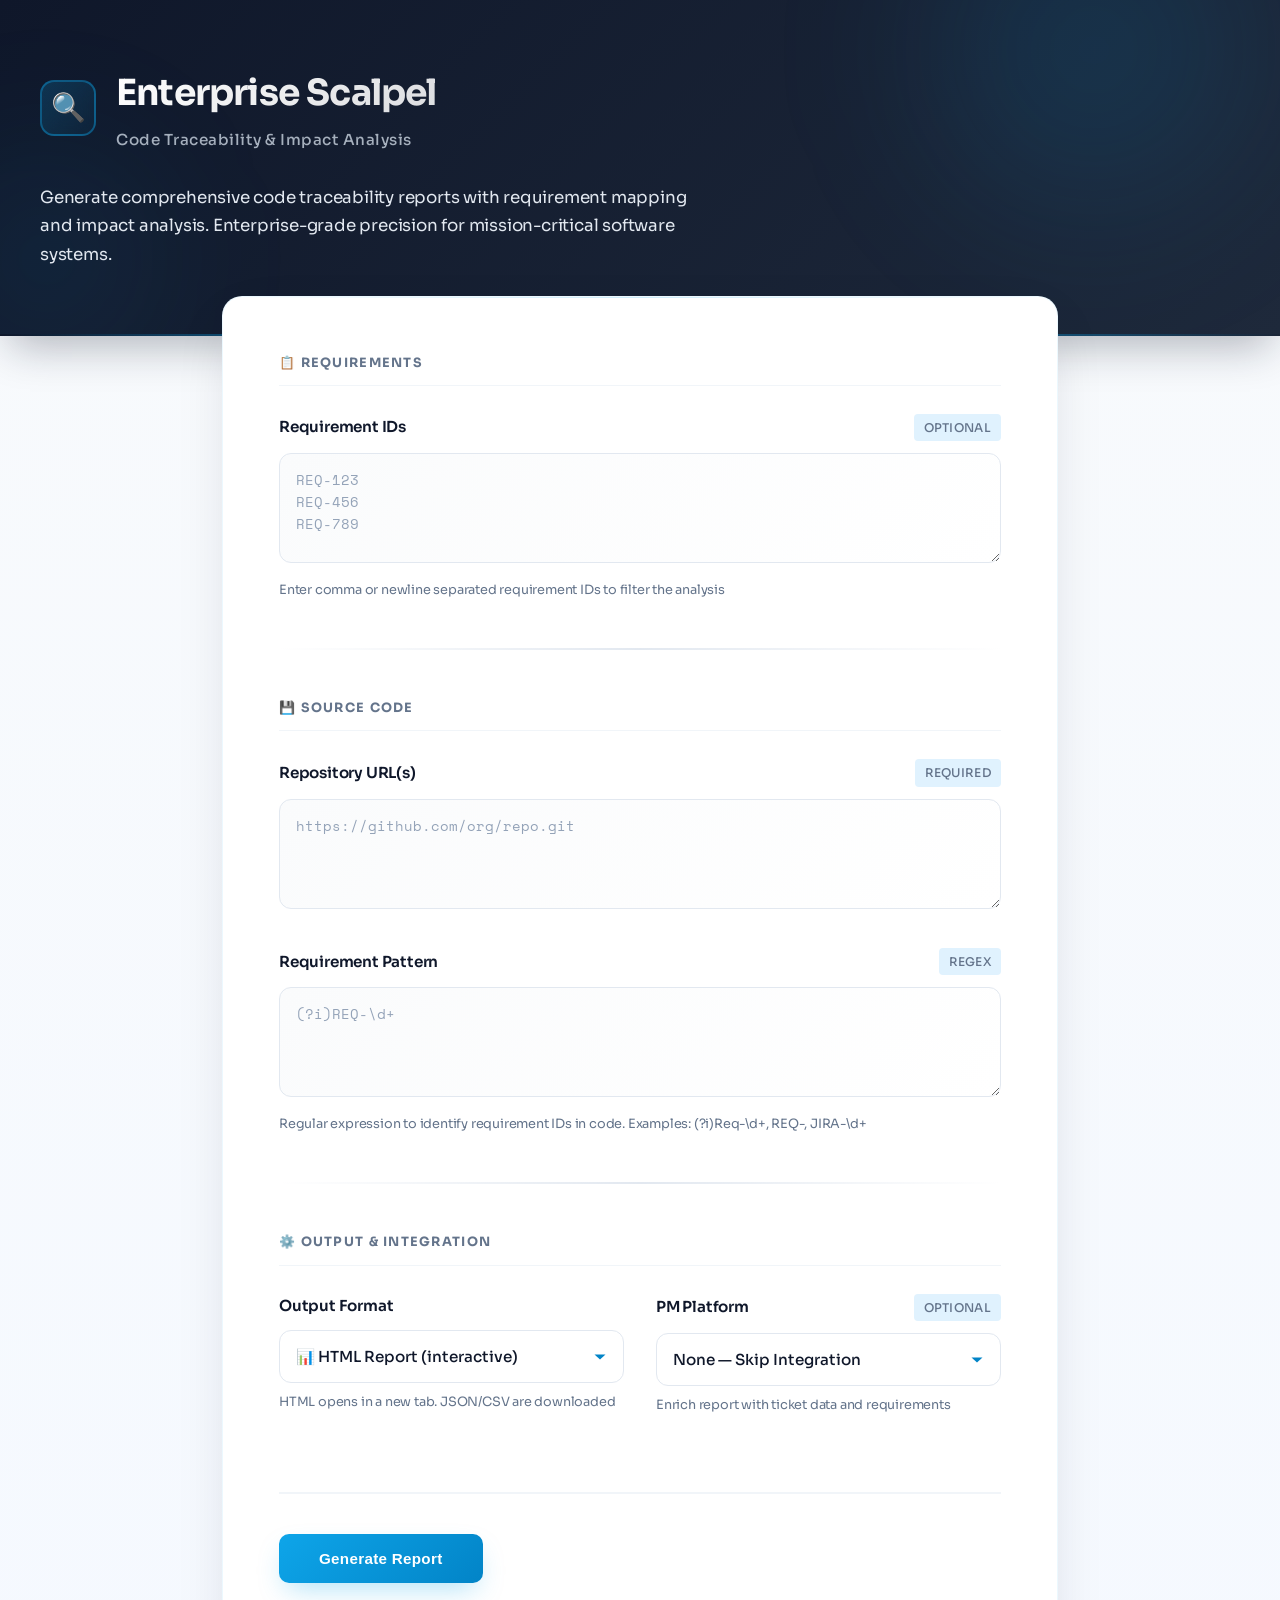
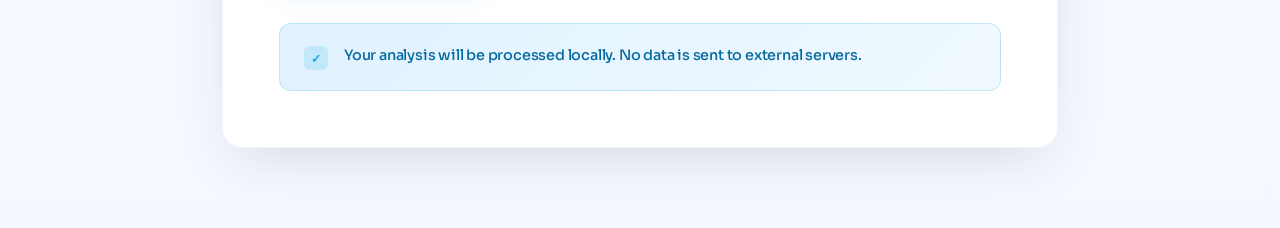
==== wwwroot/index.html @ 7b809607 "REQ-124-fixing webhost start issue" ====
<!doctype html>
<html lang="en">
<head>
  <meta charset="utf-8" />
  <meta name="viewport" content="width=device-width,initial-scale=1" />
  <title>Enterprise Scalpel - Report Generator</title>
  <link href="https://fonts.googleapis.com/css2?family=Space+Mono:wght@400;700&family=Sora:wght@400;500;600;700&display=swap" rel="stylesheet">
  <link rel="stylesheet" href="/styles.css" />
  <style>
    * {
      margin: 0;
      padding: 0;
      box-sizing: border-box;
    }

    :root {
      --primary: #0ea5e9;
      --primary-dark: #0284c7;
      --primary-light: #e0f2fe;
      --success: #10b981;
      --warning: #f59e0b;
      --danger: #ef4444;
      --slate-950: #030712;
      --slate-900: #0f172a;
      --slate-800: #1e293b;
      --slate-700: #334155;
      --slate-600: #475569;
      --slate-500: #64748b;
      --slate-400: #94a3b8;
      --slate-300: #cbd5e1;
      --slate-200: #e2e8f0;
      --slate-100: #f1f5f9;
      --slate-50: #f8fafc;
    }

    body {
      font-family: 'Sora', -apple-system, BlinkMacSystemFont, 'Segoe UI', sans-serif;
      background: linear-gradient(180deg, var(--slate-50) 0%, #f5f9ff 100%);
      color: var(--slate-900);
      line-height: 1.6;
      min-height: 100vh;
      letter-spacing: -0.2px;
    }

    /* ===== HEADER ===== */
    header {
      background: linear-gradient(135deg, var(--slate-900) 0%, var(--slate-800) 100%);
      color: white;
      padding: 4rem 2rem;
      position: relative;
      overflow: hidden;
      border-bottom: 2px solid transparent;
      border-image: linear-gradient(90deg, transparent, var(--primary), transparent) 1;
      box-shadow: 0 20px 40px -10px rgba(15, 23, 42, 0.3);
    }

    header::before {
      content: '';
      position: absolute;
      top: -60%;
      right: -5%;
      width: 500px;
      height: 500px;
      background: radial-gradient(circle, rgba(14, 165, 233, 0.15) 0%, transparent 70%);
      border-radius: 50%;
      filter: blur(60px);
    }

    header::after {
      content: '';
      position: absolute;
      bottom: -30%;
      left: -10%;
      width: 350px;
      height: 350px;
      background: radial-gradient(circle, rgba(14, 165, 233, 0.1) 0%, transparent 70%);
      border-radius: 50%;
      filter: blur(60px);
    }

    .header-content {
      max-width: 1200px;
      margin: 0 auto;
      position: relative;
      z-index: 2;
    }

    .logo {
      display: flex;
      align-items: center;
      gap: 1.25rem;
      margin-bottom: 2rem;
      animation: slideDown 0.8s ease-out;
    }

    .logo-icon {
      width: 56px;
      height: 56px;
      background: linear-gradient(135deg, rgba(14, 165, 233, 0.2) 0%, rgba(14, 165, 233, 0.05) 100%);
      border: 2px solid rgba(14, 165, 233, 0.4);
      border-radius: 14px;
      display: flex;
      align-items: center;
      justify-content: center;
      font-size: 28px;
      font-weight: 700;
      backdrop-filter: blur(10px);
      transition: all 0.3s ease;
    }

    .logo:hover .logo-icon {
      border-color: var(--primary);
      background: linear-gradient(135deg, rgba(14, 165, 233, 0.3) 0%, rgba(14, 165, 233, 0.1) 100%);
      transform: translateY(-2px);
    }

    .logo-text h1 {
      font-size: 2.25rem;
      font-weight: 700;
      margin: 0;
      letter-spacing: -0.8px;
      background: linear-gradient(135deg, white 0%, rgba(255, 255, 255, 0.85) 100%);
      -webkit-background-clip: text;
      -webkit-text-fill-color: transparent;
      background-clip: text;
    }

    .logo-text p {
      font-size: 0.95rem;
      opacity: 0.8;
      margin: 0.375rem 0 0;
      color: var(--slate-300);
      font-weight: 500;
      letter-spacing: 0.5px;
    }

    header > .header-content > p {
      font-size: 1.05rem;
      opacity: 0.85;
      max-width: 650px;
      margin: 0;
      color: var(--slate-200);
      font-weight: 400;
      animation: slideUp 0.8s ease-out 0.1s both;
      line-height: 1.7;
    }

    /* ===== ANIMATIONS ===== */
    @keyframes slideDown {
      from {
        opacity: 0;
        transform: translateY(-20px);
      }
      to {
        opacity: 1;
        transform: translateY(0);
      }
    }

    @keyframes slideUp {
      from {
        opacity: 0;
        transform: translateY(20px);
      }
      to {
        opacity: 1;
        transform: translateY(0);
      }
    }

    @keyframes fadeIn {
      from {
        opacity: 0;
      }
      to {
        opacity: 1;
      }
    }

    /* ===== MAIN CONTAINER ===== */
    .main-container {
      max-width: 900px;
      margin: -2.5rem auto 0;
      padding: 0 2rem 5rem;
      position: relative;
      z-index: 3;
    }

    .card {
      background: white;
      border-radius: 20px;
      padding: 3.5rem;
      box-shadow: 0 20px 60px -15px rgba(15, 23, 42, 0.15);
      border: 1px solid rgba(14, 165, 233, 0.08);
      animation: slideUp 0.8s ease-out 0.2s both;
      position: relative;
      overflow: hidden;
    }

    .card::before {
      content: '';
      position: absolute;
      top: 0;
      left: 0;
      right: 0;
      height: 1px;
      background: linear-gradient(90deg, transparent, rgba(14, 165, 233, 0.2), transparent);
    }

    /* ===== FORM SECTIONS ===== */
    .form-section {
      margin-bottom: 3rem;
    }

    .form-section:last-of-type {
      margin-bottom: 0;
    }

    .section-title {
      font-size: 0.8rem;
      font-weight: 700;
      text-transform: uppercase;
      letter-spacing: 0.1em;
      color: var(--slate-500);
      margin-bottom: 1.75rem;
      display: flex;
      align-items: center;
      gap: 0.625rem;
      padding-bottom: 0.75rem;
      border-bottom: 1px solid var(--slate-100);
    }

    .section-divider {
      height: 2px;
      background: linear-gradient(90deg, transparent, var(--slate-200), transparent);
      margin: 3rem 0;
      border-radius: 1px;
    }

    /* ===== FORM GROUPS ===== */
    .form-group {
      margin-bottom: 2rem;
    }

    .form-group:last-child {
      margin-bottom: 0;
    }

    label {
      display: flex;
      justify-content: space-between;
      align-items: center;
      font-size: 0.95rem;
      font-weight: 600;
      color: var(--slate-900);
      margin-bottom: 0.75rem;
    }

    .label-text {
      flex: 1;
    }

    .label-hint {
      font-size: 0.75rem;
      font-weight: 500;
      color: var(--slate-500);
      margin-left: 0.75rem;
      background: var(--primary-light);
      padding: 0.25rem 0.625rem;
      border-radius: 4px;
      text-transform: uppercase;
      letter-spacing: 0.3px;
    }

    textarea,
    select {
      width: 100%;
      padding: 1rem;
      border: 1.5px solid var(--slate-200);
      border-radius: 12px;
      font-family: inherit;
      font-size: 0.95rem;
      color: var(--slate-900);
      background: linear-gradient(135deg, #fafbfc 0%, white 100%);
      transition: all 0.3s ease;
      font-weight: 500;
    }

    textarea:hover,
    select:hover {
      border-color: var(--slate-300);
      box-shadow: 0 8px 24px rgba(14, 165, 233, 0.06);
      background: linear-gradient(135deg, #f5f9ff 0%, white 100%);
    }

    textarea:focus,
    select:focus {
      outline: none;
      border-color: var(--primary);
      box-shadow: 0 0 0 4px rgba(14, 165, 233, 0.12), 0 8px 24px rgba(14, 165, 233, 0.12);
      background: white;
    }

    textarea {
      resize: vertical;
      min-height: 110px;
      line-height: 1.6;
      font-family: 'Space Mono', monospace;
      font-size: 0.85rem;
    }

    textarea::placeholder {
      color: var(--slate-400);
      font-family: 'Space Mono', monospace;
    }

    select {
      cursor: pointer;
      background-image: url("data:image/svg+xml,%3Csvg xmlns='http://www.w3.org/2000/svg' width='14' height='14' viewBox='0 0 14 14'%3E%3Cpath fill='%230284c7' d='M1.5 5.5l5.5 5 5.5-5'/%3E%3C/svg%3E");
      background-repeat: no-repeat;
      background-position: right 1rem center;
      padding-right: 2.75rem;
      appearance: none;
    }

    select:hover {
      background-color: #f5f9ff;
    }

    /* ===== CONFIG GROUP ===== */
    .config-group {
      display: grid;
      grid-template-columns: 1fr 1fr;
      gap: 2rem;
    }

    @media (max-width: 640px) {
      .config-group {
        grid-template-columns: 1fr;
      }
    }

    /* ===== HELPER TEXT ===== */
    .helper-text {
      font-size: 0.8rem;
      color: var(--slate-500);
      margin-top: 0.625rem;
      display: flex;
      align-items: flex-start;
      gap: 0.5rem;
      line-height: 1.5;
      font-weight: 400;
    }

    /* ===== ACTIONS ===== */
    .actions {
      display: flex;
      gap: 1.25rem;
      align-items: center;
      flex-wrap: wrap;
      margin-top: 3rem;
      padding-top: 2.5rem;
      border-top: 2px solid var(--slate-100);
    }

    button {
      padding: 1rem 2.5rem;
      background: linear-gradient(135deg, var(--primary) 0%, var(--primary-dark) 100%);
      color: white;
      border: none;
      border-radius: 10px;
      font-size: 0.95rem;
      font-weight: 700;
      cursor: pointer;
      transition: all 0.3s cubic-bezier(0.34, 1.56, 0.64, 1);
      display: flex;
      align-items: center;
      gap: 0.625rem;
      box-shadow: 0 12px 28px -8px rgba(14, 165, 233, 0.35);
      position: relative;
      overflow: hidden;
      letter-spacing: 0.3px;
    }

    button::before {
      content: '';
      position: absolute;
      top: 0;
      left: -100%;
      width: 100%;
      height: 100%;
      background: linear-gradient(90deg, transparent, rgba(255, 255, 255, 0.2), transparent);
      transition: left 0.5s ease;
    }

    button:hover::before {
      left: 100%;
    }

    button:hover {
      background: linear-gradient(135deg, var(--primary-dark) 0%, #0369a1 100%);
      box-shadow: 0 18px 40px -10px rgba(14, 165, 233, 0.45);
      transform: translateY(-3px);
    }

    button:active {
      transform: translateY(-1px);
      box-shadow: 0 8px 16px -4px rgba(14, 165, 233, 0.3);
    }

    button:disabled {
      background: linear-gradient(135deg, var(--slate-400) 0%, var(--slate-500) 100%);
      cursor: not-allowed;
      opacity: 0.6;
      transform: none;
      box-shadow: none;
    }

    /* ===== STATUS ===== */
    #status {
      font-size: 0.85rem;
      font-weight: 600;
      padding: 0.75rem 1.25rem;
      border-radius: 8px;
      display: none;
      align-items: center;
      gap: 0.625rem;
      letter-spacing: 0.2px;
      animation: slideUp 0.3s ease-out;
    }

    #status.success {
      background: linear-gradient(135deg, rgba(16, 185, 129, 0.08) 0%, rgba(16, 185, 129, 0.03) 100%);
      color: #059669;
      display: inline-flex;
      border: 1.5px solid rgba(16, 185, 129, 0.2);
    }

    #status.error {
      background: linear-gradient(135deg, rgba(239, 68, 68, 0.08) 0%, rgba(239, 68, 68, 0.03) 100%);
      color: #dc2626;
      display: inline-flex;
      border: 1.5px solid rgba(239, 68, 68, 0.2);
    }

    #status.loading {
      background: linear-gradient(135deg, rgba(14, 165, 233, 0.08) 0%, rgba(14, 165, 233, 0.03) 100%);
      color: var(--primary-dark);
      display: inline-flex;
      border: 1.5px solid rgba(14, 165, 233, 0.2);
    }

    /* ===== NOTE ===== */
    .note {
      background: linear-gradient(135deg, var(--primary-light) 0%, #f0f9ff 100%);
      border: 1.5px solid rgba(14, 165, 233, 0.2);
      padding: 1.25rem 1.5rem;
      border-radius: 12px;
      font-size: 0.9rem;
      color: #0369a1;
      margin-top: 2.5rem;
      display: flex;
      align-items: flex-start;
      gap: 1rem;
      font-weight: 500;
      line-height: 1.6;
    }

    .note::before {
      content: '✓';
      flex-shrink: 0;
      width: 24px;
      height: 24px;
      display: flex;
      align-items: center;
      justify-content: center;
      background: rgba(14, 165, 233, 0.15);
      border-radius: 6px;
      font-weight: 700;
      font-size: 0.75rem;
      color: var(--primary);
      margin-top: 2px;
    }

    /* ===== RESPONSIVE ===== */
    @media (max-width: 768px) {
      header {
        padding: 2.5rem 1.5rem;
      }

      .logo-text h1 {
        font-size: 1.75rem;
      }

      header > .header-content > p {
        font-size: 0.95rem;
      }

      .main-container {
        margin: -1.75rem auto 0;
        padding: 0 1.5rem 3rem;
      }

      .card {
        padding: 2.25rem;
        border-radius: 16px;
      }

      .config-group {
        gap: 1.5rem;
      }

      .actions {
        flex-direction: column;
        align-items: stretch;
        gap: 1rem;
      }

      button {
        width: 100%;
        justify-content: center;
        padding: 0.95rem 2rem;
      }

      #status {
        width: 100%;
        justify-content: center;
      }
    }

    /* ===== DARK MODE SUPPORT ===== */
    @media (prefers-color-scheme: dark) {
      body {
        background: linear-gradient(180deg, var(--slate-900) 0%, #1a1f35 100%);
        color: var(--slate-100);
      }

      .card {
        background: var(--slate-800);
        border-color: rgba(14, 165, 233, 0.12);
        box-shadow: 0 20px 60px -15px rgba(0, 0, 0, 0.4);
      }

      label {
        color: var(--slate-100);
      }

      textarea,
      select {
        background: linear-gradient(135deg, var(--slate-700) 0%, var(--slate-800) 100%);
        color: var(--slate-100);
        border-color: rgba(14, 165, 233, 0.15);
      }

      textarea::placeholder {
        color: var(--slate-500);
      }

      textarea:hover,
      select:hover {
        border-color: rgba(14, 165, 233, 0.3);
        box-shadow: 0 8px 24px rgba(14, 165, 233, 0.12);
      }

      .section-title {
        color: var(--slate-400);
        border-bottom-color: rgba(14, 165, 233, 0.1);
      }

      .section-divider {
        background: linear-gradient(90deg, transparent, rgba(14, 165, 233, 0.15), transparent);
      }

      .actions {
        border-top-color: rgba(14, 165, 233, 0.1);
      }

      .helper-text {
        color: var(--slate-400);
      }

      .note {
        background: linear-gradient(135deg, rgba(14, 165, 233, 0.1) 0%, rgba(14, 165, 233, 0.05) 100%);
        border-color: rgba(14, 165, 233, 0.2);
        color: var(--slate-200);
      }
    }
  </style>
</head>
<body>
  <header>
    <div class="header-content">
      <div class="logo">
        <div class="logo-icon">🔍</div>
        <div class="logo-text">
          <h1>Enterprise Scalpel</h1>
          <p>Code Traceability &amp; Impact Analysis</p>
        </div>
      </div>
      <p>Generate comprehensive code traceability reports with requirement mapping and impact analysis. Enterprise-grade precision for mission-critical software systems.</p>
    </div>
  </header>

  <main class="main-container">
    <div class="card">
      <form id="reportForm">
        <!-- Requirements Section -->
        <div class="form-section">
          <h2 class="section-title">📋 Requirements</h2>
          <div class="form-group">
            <label for="reqs">
              <span class="label-text">Requirement IDs</span>
              <span class="label-hint">Optional</span>
            </label>
            <textarea id="reqs" placeholder="REQ-123&#10;REQ-456&#10;REQ-789"></textarea>
            <div class="helper-text">Enter comma or newline separated requirement IDs to filter the analysis</div>
          </div>
        </div>

        <div class="section-divider"></div>

        <!-- Repository Section -->
        <div class="form-section">
          <h2 class="section-title">💾 Source Code</h2>
          <div class="form-group">
            <label for="repos">
              <span class="label-text">Repository URL(s)</span>
              <span class="label-hint">Required</span>
            </label>
            <textarea id="repos" required placeholder="https://github.com/org/repo.git&#10;"></textarea>
          </div>

          <div class="form-group">
            <label for="pattern">
              <span class="label-text">Requirement Pattern</span>
              <span class="label-hint">Regex</span>
            </label>
            <textarea id="pattern" required placeholder="(?i)REQ-\d+"></textarea>
            <div class="helper-text">Regular expression to identify requirement IDs in code. Examples: (?i)Req-\d+, REQ-, JIRA-\d+</div>
          </div>
        </div>

        <div class="section-divider"></div>

        <!-- Output Section -->
        <div class="form-section">
          <h2 class="section-title">⚙️ Output &amp; Integration</h2>
          <div class="config-group">
            <div class="form-group">
              <label for="format">
                <span class="label-text">Output Format</span>
              </label>
              <select id="format" required>
                <option value="html">📊 HTML Report (interactive)</option>
                <option value="json">{ } JSON (data export)</option>
                <option value="csv">📈 CSV (spreadsheet)</option>
              </select>
              <div class="helper-text">HTML opens in a new tab. JSON/CSV are downloaded</div>
            </div>

            <div class="form-group">
              <label for="pmPlatform">
                <span class="label-text">PM Platform</span>
                <span class="label-hint">Optional</span>
              </label>
              <select id="pmPlatform">
                <option value="">None — Skip Integration</option>
                <option value="jira">🔵 JIRA</option>
                <option value="clickup">✓ ClickUp</option>
                <option value="azuredevops">⬛ Azure DevOps</option>
              </select>
              <div class="helper-text">Enrich report with ticket data and requirements</div>
            </div>
          </div>
        </div>

        <!-- Actions -->
        <div class="actions">
          <button id="generate" type="submit">
            <span>Generate Report</span>
          </button>
          <span id="status" class="status"></span>
        </div>

        <p class="note">Your analysis will be processed locally. No data is sent to external servers.</p>
      </form>
    </div>
  </main>

  <script src="/app.js"></script>
</body>
</html>
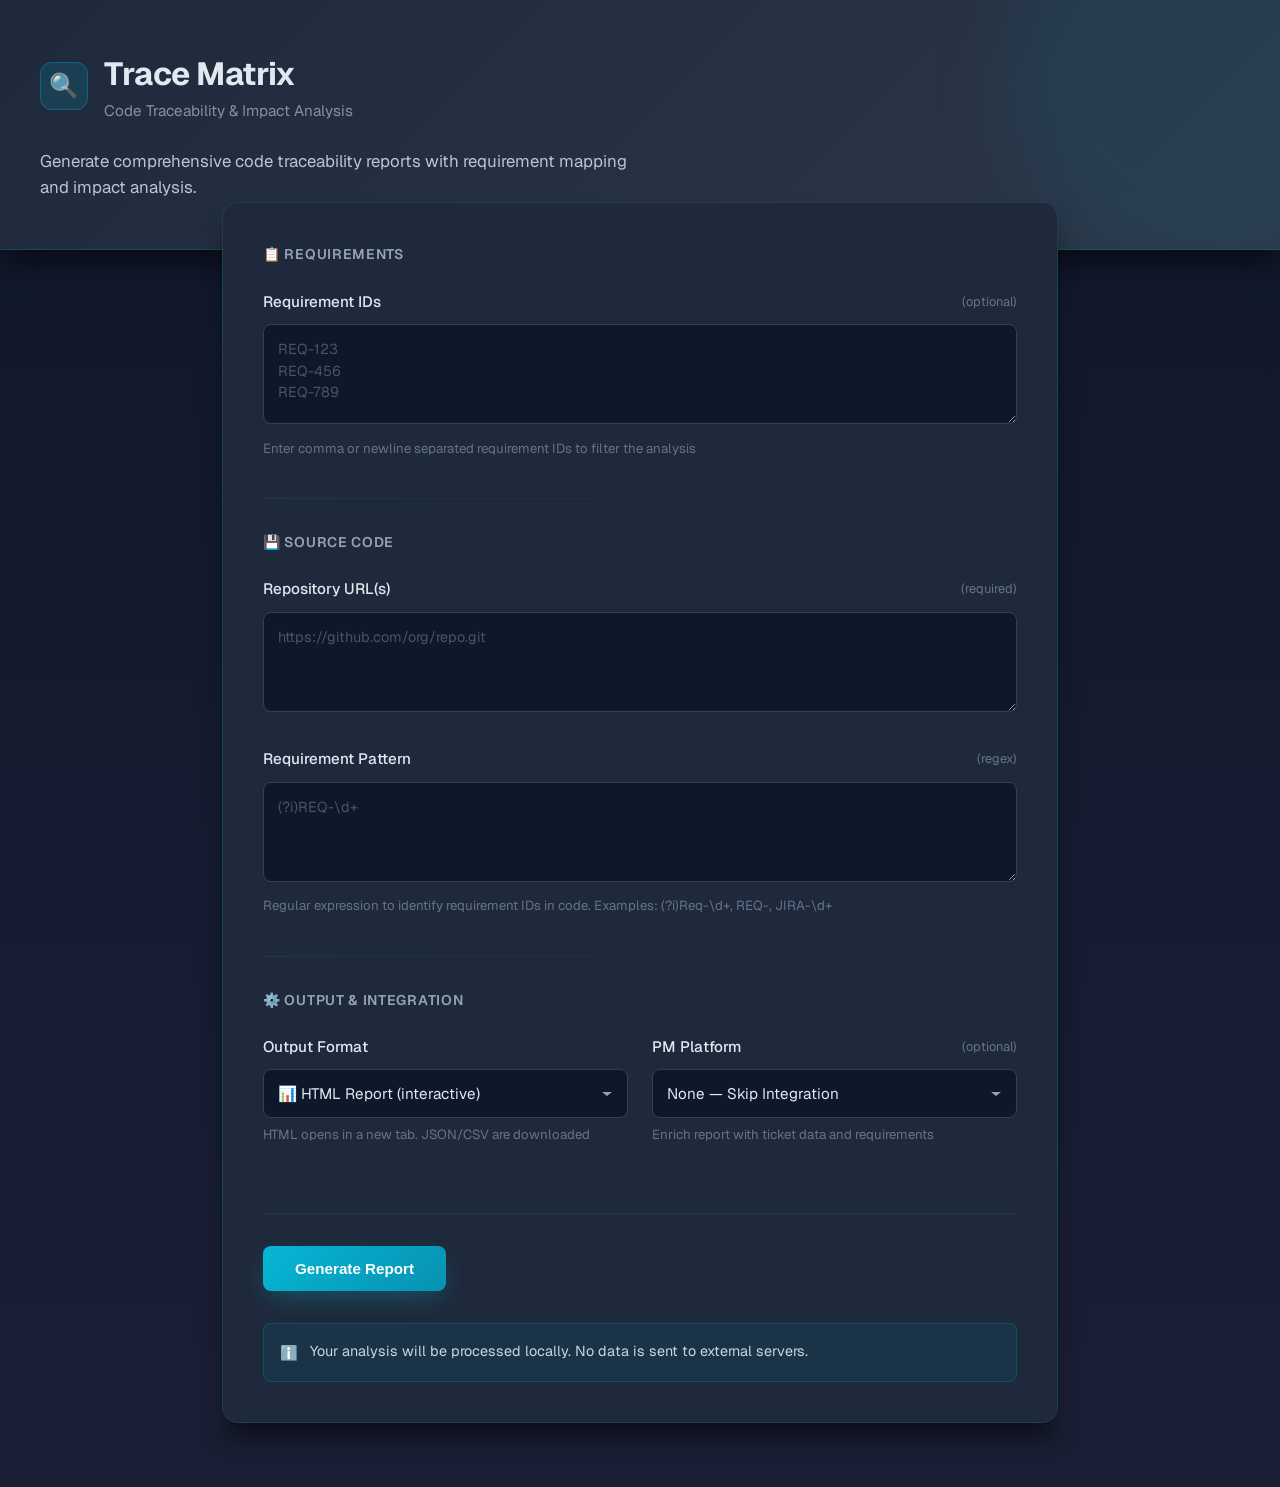
==== commit 8b123c35: "REQ-126-Refactor Dockerfile and update environment configurations; enhance health check and logging " ====
--- a/wwwroot/index.html
+++ b/wwwroot/index.html
@@ -3,8 +3,8 @@
 <head>
   <meta charset="utf-8" />
   <meta name="viewport" content="width=device-width,initial-scale=1" />
-  <title>Enterprise Scalpel - Report Generator</title>
-  <link href="https://fonts.googleapis.com/css2?family=Space+Mono:wght@400;700&family=Sora:wght@400;500;600;700&display=swap" rel="stylesheet">
+  <title>Trace Matrix - Report Generator</title>
+  <link href="https://fonts.googleapis.com/css2?family=Geist:wght@300;400;500;600;700&display=swap" rel="stylesheet">
   <link rel="stylesheet" href="/styles.css" />
   <style>
     * {
@@ -14,202 +14,127 @@
     }
 
     :root {
-      --primary: #0ea5e9;
-      --primary-dark: #0284c7;
-      --primary-light: #e0f2fe;
+      --primary: #06b6d4;
+      --primary-dark: #0891b2;
+      --primary-light: rgba(6, 182, 212, 0.1);
       --success: #10b981;
       --warning: #f59e0b;
       --danger: #ef4444;
-      --slate-950: #030712;
-      --slate-900: #0f172a;
-      --slate-800: #1e293b;
-      --slate-700: #334155;
-      --slate-600: #475569;
-      --slate-500: #64748b;
-      --slate-400: #94a3b8;
-      --slate-300: #cbd5e1;
-      --slate-200: #e2e8f0;
-      --slate-100: #f1f5f9;
-      --slate-50: #f8fafc;
+      --neutral-900: #0f172a;
+      --neutral-800: #1e293b;
+      --neutral-700: #334155;
+      --neutral-600: #475569;
+      --neutral-400: #94a3b8;
+      --neutral-300: #cbd5e1;
+      --neutral-200: #e2e8f0;
+      --neutral-100: #f1f5f9;
+      --neutral-50: #f8fafc;
+      --bg-gradient: linear-gradient(135deg, #0f172a 0%, #1e293b 100%);
+      --surface-shadow: 0 4px 6px -1px rgba(0, 0, 0, 0.3);
+      --surface-shadow-lg: 0 20px 25px -5px rgba(0, 0, 0, 0.5);
     }
 
     body {
-      font-family: 'Sora', -apple-system, BlinkMacSystemFont, 'Segoe UI', sans-serif;
-      background: linear-gradient(180deg, var(--slate-50) 0%, #f5f9ff 100%);
-      color: var(--slate-900);
+      font-family: 'Geist', -apple-system, BlinkMacSystemFont, 'Segoe UI', sans-serif;
+      background: linear-gradient(180deg, #0f172a 0%, #1a1f35 100%);
+      color: #e2e8f0;
       line-height: 1.6;
       min-height: 100vh;
-      letter-spacing: -0.2px;
-    }
-
-    /* ===== HEADER ===== */
+    }
+
+    /* Header */
     header {
-      background: linear-gradient(135deg, var(--slate-900) 0%, var(--slate-800) 100%);
+      background: linear-gradient(135deg, #1e293b 0%, #2d3748 100%);
       color: white;
-      padding: 4rem 2rem;
+      padding: 3rem 2rem;
+      box-shadow: var(--surface-shadow-lg);
       position: relative;
       overflow: hidden;
-      border-bottom: 2px solid transparent;
-      border-image: linear-gradient(90deg, transparent, var(--primary), transparent) 1;
-      box-shadow: 0 20px 40px -10px rgba(15, 23, 42, 0.3);
+      border-bottom: 1px solid rgba(6, 182, 212, 0.2);
     }
 
     header::before {
       content: '';
       position: absolute;
-      top: -60%;
-      right: -5%;
-      width: 500px;
-      height: 500px;
-      background: radial-gradient(circle, rgba(14, 165, 233, 0.15) 0%, transparent 70%);
+      top: -50%;
+      right: -10%;
+      width: 400px;
+      height: 400px;
+      background: rgba(6, 182, 212, 0.08);
       border-radius: 50%;
-      filter: blur(60px);
-    }
-
-    header::after {
-      content: '';
-      position: absolute;
-      bottom: -30%;
-      left: -10%;
-      width: 350px;
-      height: 350px;
-      background: radial-gradient(circle, rgba(14, 165, 233, 0.1) 0%, transparent 70%);
-      border-radius: 50%;
-      filter: blur(60px);
+      filter: blur(40px);
     }
 
     .header-content {
       max-width: 1200px;
       margin: 0 auto;
       position: relative;
-      z-index: 2;
+      z-index: 1;
     }
 
     .logo {
       display: flex;
       align-items: center;
-      gap: 1.25rem;
-      margin-bottom: 2rem;
-      animation: slideDown 0.8s ease-out;
+      gap: 1rem;
+      margin-bottom: 1.5rem;
     }
 
     .logo-icon {
-      width: 56px;
-      height: 56px;
-      background: linear-gradient(135deg, rgba(14, 165, 233, 0.2) 0%, rgba(14, 165, 233, 0.05) 100%);
-      border: 2px solid rgba(14, 165, 233, 0.4);
-      border-radius: 14px;
+      width: 48px;
+      height: 48px;
+      background: rgba(6, 182, 212, 0.15);
+      border-radius: 12px;
       display: flex;
       align-items: center;
       justify-content: center;
-      font-size: 28px;
+      font-size: 24px;
       font-weight: 700;
-      backdrop-filter: blur(10px);
-      transition: all 0.3s ease;
-    }
-
-    .logo:hover .logo-icon {
-      border-color: var(--primary);
-      background: linear-gradient(135deg, rgba(14, 165, 233, 0.3) 0%, rgba(14, 165, 233, 0.1) 100%);
-      transform: translateY(-2px);
+      border: 1px solid rgba(6, 182, 212, 0.3);
     }
 
     .logo-text h1 {
-      font-size: 2.25rem;
+      font-size: 2rem;
       font-weight: 700;
       margin: 0;
-      letter-spacing: -0.8px;
-      background: linear-gradient(135deg, white 0%, rgba(255, 255, 255, 0.85) 100%);
-      -webkit-background-clip: text;
-      -webkit-text-fill-color: transparent;
-      background-clip: text;
+      letter-spacing: -0.5px;
+      color: #e2e8f0;
     }
 
     .logo-text p {
       font-size: 0.95rem;
-      opacity: 0.8;
-      margin: 0.375rem 0 0;
-      color: var(--slate-300);
-      font-weight: 500;
-      letter-spacing: 0.5px;
-    }
-
-    header > .header-content > p {
+      opacity: 0.85;
+      margin: 0;
+      color: #94a3b8;
+    }
+
+    header p {
       font-size: 1.05rem;
-      opacity: 0.85;
-      max-width: 650px;
+      opacity: 0.90;
+      max-width: 600px;
       margin: 0;
-      color: var(--slate-200);
-      font-weight: 400;
-      animation: slideUp 0.8s ease-out 0.1s both;
-      line-height: 1.7;
-    }
-
-    /* ===== ANIMATIONS ===== */
-    @keyframes slideDown {
-      from {
-        opacity: 0;
-        transform: translateY(-20px);
-      }
-      to {
-        opacity: 1;
-        transform: translateY(0);
-      }
-    }
-
-    @keyframes slideUp {
-      from {
-        opacity: 0;
-        transform: translateY(20px);
-      }
-      to {
-        opacity: 1;
-        transform: translateY(0);
-      }
-    }
-
-    @keyframes fadeIn {
-      from {
-        opacity: 0;
-      }
-      to {
-        opacity: 1;
-      }
-    }
-
-    /* ===== MAIN CONTAINER ===== */
+      color: #cbd5e1;
+    }
+
+    /* Main Container */
     .main-container {
       max-width: 900px;
-      margin: -2.5rem auto 0;
-      padding: 0 2rem 5rem;
+      margin: -3rem auto 0;
+      padding: 0 2rem 4rem;
       position: relative;
-      z-index: 3;
+      z-index: 2;
     }
 
     .card {
-      background: white;
-      border-radius: 20px;
-      padding: 3.5rem;
-      box-shadow: 0 20px 60px -15px rgba(15, 23, 42, 0.15);
-      border: 1px solid rgba(14, 165, 233, 0.08);
-      animation: slideUp 0.8s ease-out 0.2s both;
-      position: relative;
-      overflow: hidden;
-    }
-
-    .card::before {
-      content: '';
-      position: absolute;
-      top: 0;
-      left: 0;
-      right: 0;
-      height: 1px;
-      background: linear-gradient(90deg, transparent, rgba(14, 165, 233, 0.2), transparent);
-    }
-
-    /* ===== FORM SECTIONS ===== */
+      background: #1e293b;
+      border-radius: 16px;
+      padding: 2.5rem;
+      box-shadow: var(--surface-shadow-lg);
+      border: 1px solid rgba(6, 182, 212, 0.15);
+    }
+
+    /* Form Sections */
     .form-section {
-      margin-bottom: 3rem;
+      margin-bottom: 2.5rem;
     }
 
     .form-section:last-of-type {
@@ -217,29 +142,26 @@
     }
 
     .section-title {
-      font-size: 0.8rem;
-      font-weight: 700;
+      font-size: 0.875rem;
+      font-weight: 600;
       text-transform: uppercase;
-      letter-spacing: 0.1em;
-      color: var(--slate-500);
+      letter-spacing: 0.05em;
+      color: #94a3b8;
+      margin-bottom: 1.5rem;
+      display: flex;
+      align-items: center;
+      gap: 0.5rem;
+    }
+
+    .section-divider {
+      height: 1px;
+      background: linear-gradient(90deg, rgba(6, 182, 212, 0.1) 0%, transparent 100%);
+      margin: 2rem 0;
+    }
+
+    /* Form Group */
+    .form-group {
       margin-bottom: 1.75rem;
-      display: flex;
-      align-items: center;
-      gap: 0.625rem;
-      padding-bottom: 0.75rem;
-      border-bottom: 1px solid var(--slate-100);
-    }
-
-    .section-divider {
-      height: 2px;
-      background: linear-gradient(90deg, transparent, var(--slate-200), transparent);
-      margin: 3rem 0;
-      border-radius: 1px;
-    }
-
-    /* ===== FORM GROUPS ===== */
-    .form-group {
-      margin-bottom: 2rem;
     }
 
     .form-group:last-child {
@@ -247,13 +169,14 @@
     }
 
     label {
+      display: block;
+      font-size: 0.95rem;
+      font-weight: 500;
+      color: #e2e8f0;
+      margin-bottom: 0.625rem;
       display: flex;
       justify-content: space-between;
       align-items: center;
-      font-size: 0.95rem;
-      font-weight: 600;
-      color: var(--slate-900);
-      margin-bottom: 0.75rem;
     }
 
     .label-text {
@@ -261,77 +184,68 @@
     }
 
     .label-hint {
-      font-size: 0.75rem;
-      font-weight: 500;
-      color: var(--slate-500);
-      margin-left: 0.75rem;
-      background: var(--primary-light);
-      padding: 0.25rem 0.625rem;
-      border-radius: 4px;
-      text-transform: uppercase;
-      letter-spacing: 0.3px;
+      font-size: 0.8rem;
+      font-weight: 400;
+      color: #64748b;
+      margin-left: 0.5rem;
     }
 
     textarea,
     select {
       width: 100%;
-      padding: 1rem;
-      border: 1.5px solid var(--slate-200);
-      border-radius: 12px;
-      font-family: inherit;
+      padding: 0.875rem;
+      border: 1.5px solid #334155;
+      border-radius: 8px;
+      font-family: 'Geist', -apple-system, BlinkMacSystemFont, 'Segoe UI', sans-serif;
       font-size: 0.95rem;
-      color: var(--slate-900);
-      background: linear-gradient(135deg, #fafbfc 0%, white 100%);
+      color: #e2e8f0;
+      background: #0f172a;
       transition: all 0.3s ease;
-      font-weight: 500;
     }
 
     textarea:hover,
     select:hover {
-      border-color: var(--slate-300);
-      box-shadow: 0 8px 24px rgba(14, 165, 233, 0.06);
-      background: linear-gradient(135deg, #f5f9ff 0%, white 100%);
+      border-color: #475569;
+      box-shadow: 0 0 0 3px rgba(6, 182, 212, 0.08);
     }
 
     textarea:focus,
     select:focus {
       outline: none;
-      border-color: var(--primary);
-      box-shadow: 0 0 0 4px rgba(14, 165, 233, 0.12), 0 8px 24px rgba(14, 165, 233, 0.12);
-      background: white;
+      border-color: #06b6d4;
+      box-shadow: 0 0 0 3px rgba(6, 182, 212, 0.15);
     }
 
     textarea {
       resize: vertical;
-      min-height: 110px;
-      line-height: 1.6;
-      font-family: 'Space Mono', monospace;
-      font-size: 0.85rem;
+      min-height: 100px;
+      font-size: 0.9rem;
+      line-height: 1.5;
     }
 
     textarea::placeholder {
-      color: var(--slate-400);
-      font-family: 'Space Mono', monospace;
+      color: #475569;
     }
 
     select {
       cursor: pointer;
-      background-image: url("data:image/svg+xml,%3Csvg xmlns='http://www.w3.org/2000/svg' width='14' height='14' viewBox='0 0 14 14'%3E%3Cpath fill='%230284c7' d='M1.5 5.5l5.5 5 5.5-5'/%3E%3C/svg%3E");
+      background-image: url("data:image/svg+xml,%3Csvg xmlns='http://www.w3.org/2000/svg' width='12' height='12' viewBox='0 0 12 12'%3E%3Cpath fill='%2394a3b8' d='M1 4l5 4 5-4'/%3E%3C/svg%3E");
       background-repeat: no-repeat;
-      background-position: right 1rem center;
-      padding-right: 2.75rem;
+      background-position: right 0.875rem center;
+      padding-right: 2.5rem;
       appearance: none;
+      background-color: #0f172a;
     }
 
     select:hover {
-      background-color: #f5f9ff;
-    }
-
-    /* ===== CONFIG GROUP ===== */
+      background-color: #1a1f35;
+    }
+
+    /* Config Group */
     .config-group {
       display: grid;
       grid-template-columns: 1fr 1fr;
-      gap: 2rem;
+      gap: 1.5rem;
     }
 
     @media (max-width: 640px) {
@@ -340,249 +254,144 @@
       }
     }
 
-    /* ===== HELPER TEXT ===== */
-    .helper-text {
-      font-size: 0.8rem;
-      color: var(--slate-500);
-      margin-top: 0.625rem;
-      display: flex;
-      align-items: flex-start;
-      gap: 0.5rem;
-      line-height: 1.5;
-      font-weight: 400;
-    }
-
-    /* ===== ACTIONS ===== */
+    /* Actions */
     .actions {
       display: flex;
-      gap: 1.25rem;
+      gap: 1rem;
       align-items: center;
       flex-wrap: wrap;
-      margin-top: 3rem;
-      padding-top: 2.5rem;
-      border-top: 2px solid var(--slate-100);
+      margin-top: 2.5rem;
+      padding-top: 2rem;
+      border-top: 1px solid rgba(6, 182, 212, 0.1);
     }
 
     button {
-      padding: 1rem 2.5rem;
-      background: linear-gradient(135deg, var(--primary) 0%, var(--primary-dark) 100%);
+      padding: 0.875rem 2rem;
+      background: linear-gradient(135deg, #06b6d4 0%, #0891b2 100%);
       color: white;
       border: none;
-      border-radius: 10px;
+      border-radius: 8px;
       font-size: 0.95rem;
-      font-weight: 700;
+      font-weight: 600;
       cursor: pointer;
-      transition: all 0.3s cubic-bezier(0.34, 1.56, 0.64, 1);
-      display: flex;
-      align-items: center;
-      gap: 0.625rem;
-      box-shadow: 0 12px 28px -8px rgba(14, 165, 233, 0.35);
-      position: relative;
-      overflow: hidden;
-      letter-spacing: 0.3px;
-    }
-
-    button::before {
-      content: '';
-      position: absolute;
-      top: 0;
-      left: -100%;
-      width: 100%;
-      height: 100%;
-      background: linear-gradient(90deg, transparent, rgba(255, 255, 255, 0.2), transparent);
-      transition: left 0.5s ease;
-    }
-
-    button:hover::before {
-      left: 100%;
+      transition: all 0.3s ease;
+      display: flex;
+      align-items: center;
+      gap: 0.5rem;
+      box-shadow: 0 10px 25px -5px rgba(6, 182, 212, 0.3);
     }
 
     button:hover {
-      background: linear-gradient(135deg, var(--primary-dark) 0%, #0369a1 100%);
-      box-shadow: 0 18px 40px -10px rgba(14, 165, 233, 0.45);
-      transform: translateY(-3px);
+      background: linear-gradient(135deg, #0891b2 0%, #0e7490 100%);
+      box-shadow: 0 15px 35px -5px rgba(6, 182, 212, 0.4);
+      transform: translateY(-2px);
     }
 
     button:active {
-      transform: translateY(-1px);
-      box-shadow: 0 8px 16px -4px rgba(14, 165, 233, 0.3);
+      transform: translateY(0);
     }
 
     button:disabled {
-      background: linear-gradient(135deg, var(--slate-400) 0%, var(--slate-500) 100%);
+      background: #475569;
       cursor: not-allowed;
       opacity: 0.6;
       transform: none;
       box-shadow: none;
     }
 
-    /* ===== STATUS ===== */
+    /* Status */
     #status {
-      font-size: 0.85rem;
-      font-weight: 600;
-      padding: 0.75rem 1.25rem;
+      font-size: 0.9rem;
+      font-weight: 500;
+      padding: 0.5rem 1rem;
+      border-radius: 6px;
+      display: none;
+    }
+
+    #status.success {
+      background: rgba(16, 185, 129, 0.15);
+      color: #10b981;
+      display: inline-flex;
+      align-items: center;
+      gap: 0.5rem;
+      border: 1px solid rgba(16, 185, 129, 0.3);
+    }
+
+    #status.error {
+      background: rgba(239, 68, 68, 0.15);
+      color: #ef4444;
+      display: inline-flex;
+      align-items: center;
+      gap: 0.5rem;
+      border: 1px solid rgba(239, 68, 68, 0.3);
+    }
+
+    #status.loading {
+      background: rgba(6, 182, 212, 0.15);
+      color: #06b6d4;
+      display: inline-flex;
+      align-items: center;
+      gap: 0.5rem;
+      border: 1px solid rgba(6, 182, 212, 0.3);
+    }
+
+    /* Helper Text */
+    .helper-text {
+      font-size: 0.825rem;
+      color: #64748b;
+      margin-top: 0.5rem;
+      display: flex;
+      align-items: flex-start;
+      gap: 0.5rem;
+      line-height: 1.4;
+    }
+
+    .note {
+      background: rgba(6, 182, 212, 0.08);
+      border: 1px solid rgba(6, 182, 212, 0.2);
+      padding: 1rem;
       border-radius: 8px;
-      display: none;
-      align-items: center;
-      gap: 0.625rem;
-      letter-spacing: 0.2px;
-      animation: slideUp 0.3s ease-out;
-    }
-
-    #status.success {
-      background: linear-gradient(135deg, rgba(16, 185, 129, 0.08) 0%, rgba(16, 185, 129, 0.03) 100%);
-      color: #059669;
-      display: inline-flex;
-      border: 1.5px solid rgba(16, 185, 129, 0.2);
-    }
-
-    #status.error {
-      background: linear-gradient(135deg, rgba(239, 68, 68, 0.08) 0%, rgba(239, 68, 68, 0.03) 100%);
-      color: #dc2626;
-      display: inline-flex;
-      border: 1.5px solid rgba(239, 68, 68, 0.2);
-    }
-
-    #status.loading {
-      background: linear-gradient(135deg, rgba(14, 165, 233, 0.08) 0%, rgba(14, 165, 233, 0.03) 100%);
-      color: var(--primary-dark);
-      display: inline-flex;
-      border: 1.5px solid rgba(14, 165, 233, 0.2);
-    }
-
-    /* ===== NOTE ===== */
-    .note {
-      background: linear-gradient(135deg, var(--primary-light) 0%, #f0f9ff 100%);
-      border: 1.5px solid rgba(14, 165, 233, 0.2);
-      padding: 1.25rem 1.5rem;
-      border-radius: 12px;
       font-size: 0.9rem;
-      color: #0369a1;
-      margin-top: 2.5rem;
+      color: #cbd5e1;
+      margin-top: 2rem;
       display: flex;
       align-items: flex-start;
-      gap: 1rem;
-      font-weight: 500;
-      line-height: 1.6;
+      gap: 0.75rem;
     }
 
     .note::before {
-      content: '✓';
+      content: 'ℹ️';
       flex-shrink: 0;
-      width: 24px;
-      height: 24px;
-      display: flex;
-      align-items: center;
-      justify-content: center;
-      background: rgba(14, 165, 233, 0.15);
-      border-radius: 6px;
-      font-weight: 700;
-      font-size: 0.75rem;
-      color: var(--primary);
-      margin-top: 2px;
-    }
-
-    /* ===== RESPONSIVE ===== */
+      margin-top: 0.125rem;
+    }
+
+    /* Responsive */
     @media (max-width: 768px) {
       header {
-        padding: 2.5rem 1.5rem;
+        padding: 2rem 1.5rem;
       }
 
       .logo-text h1 {
-        font-size: 1.75rem;
-      }
-
-      header > .header-content > p {
-        font-size: 0.95rem;
+        font-size: 1.5rem;
       }
 
       .main-container {
-        margin: -1.75rem auto 0;
+        margin: -2rem auto 0;
         padding: 0 1.5rem 3rem;
       }
 
       .card {
-        padding: 2.25rem;
-        border-radius: 16px;
-      }
-
-      .config-group {
-        gap: 1.5rem;
+        padding: 1.75rem;
       }
 
       .actions {
         flex-direction: column;
         align-items: stretch;
-        gap: 1rem;
       }
 
       button {
         width: 100%;
         justify-content: center;
-        padding: 0.95rem 2rem;
-      }
-
-      #status {
-        width: 100%;
-        justify-content: center;
-      }
-    }
-
-    /* ===== DARK MODE SUPPORT ===== */
-    @media (prefers-color-scheme: dark) {
-      body {
-        background: linear-gradient(180deg, var(--slate-900) 0%, #1a1f35 100%);
-        color: var(--slate-100);
-      }
-
-      .card {
-        background: var(--slate-800);
-        border-color: rgba(14, 165, 233, 0.12);
-        box-shadow: 0 20px 60px -15px rgba(0, 0, 0, 0.4);
-      }
-
-      label {
-        color: var(--slate-100);
-      }
-
-      textarea,
-      select {
-        background: linear-gradient(135deg, var(--slate-700) 0%, var(--slate-800) 100%);
-        color: var(--slate-100);
-        border-color: rgba(14, 165, 233, 0.15);
-      }
-
-      textarea::placeholder {
-        color: var(--slate-500);
-      }
-
-      textarea:hover,
-      select:hover {
-        border-color: rgba(14, 165, 233, 0.3);
-        box-shadow: 0 8px 24px rgba(14, 165, 233, 0.12);
-      }
-
-      .section-title {
-        color: var(--slate-400);
-        border-bottom-color: rgba(14, 165, 233, 0.1);
-      }
-
-      .section-divider {
-        background: linear-gradient(90deg, transparent, rgba(14, 165, 233, 0.15), transparent);
-      }
-
-      .actions {
-        border-top-color: rgba(14, 165, 233, 0.1);
-      }
-
-      .helper-text {
-        color: var(--slate-400);
-      }
-
-      .note {
-        background: linear-gradient(135deg, rgba(14, 165, 233, 0.1) 0%, rgba(14, 165, 233, 0.05) 100%);
-        border-color: rgba(14, 165, 233, 0.2);
-        color: var(--slate-200);
       }
     }
   </style>
@@ -593,11 +402,11 @@
       <div class="logo">
         <div class="logo-icon">🔍</div>
         <div class="logo-text">
-          <h1>Enterprise Scalpel</h1>
+          <h1>Trace Matrix</h1>
           <p>Code Traceability &amp; Impact Analysis</p>
         </div>
       </div>
-      <p>Generate comprehensive code traceability reports with requirement mapping and impact analysis. Enterprise-grade precision for mission-critical software systems.</p>
+      <p>Generate comprehensive code traceability reports with requirement mapping and impact analysis.</p>
     </div>
   </header>
 
@@ -610,7 +419,7 @@
           <div class="form-group">
             <label for="reqs">
               <span class="label-text">Requirement IDs</span>
-              <span class="label-hint">Optional</span>
+              <span class="label-hint">(optional)</span>
             </label>
             <textarea id="reqs" placeholder="REQ-123&#10;REQ-456&#10;REQ-789"></textarea>
             <div class="helper-text">Enter comma or newline separated requirement IDs to filter the analysis</div>
@@ -625,15 +434,16 @@
           <div class="form-group">
             <label for="repos">
               <span class="label-text">Repository URL(s)</span>
-              <span class="label-hint">Required</span>
+              <span class="label-hint">(required)</span>
             </label>
             <textarea id="repos" required placeholder="https://github.com/org/repo.git&#10;"></textarea>
+            <!-- <div class="helper-text">Leave empty to analyze the current repository. Supports GitHub URLs and local paths</div> -->
           </div>
 
           <div class="form-group">
             <label for="pattern">
               <span class="label-text">Requirement Pattern</span>
-              <span class="label-hint">Regex</span>
+              <span class="label-hint">(regex)</span>
             </label>
             <textarea id="pattern" required placeholder="(?i)REQ-\d+"></textarea>
             <div class="helper-text">Regular expression to identify requirement IDs in code. Examples: (?i)Req-\d+, REQ-, JIRA-\d+</div>
@@ -661,7 +471,7 @@
             <div class="form-group">
               <label for="pmPlatform">
                 <span class="label-text">PM Platform</span>
-                <span class="label-hint">Optional</span>
+                <span class="label-hint">(optional)</span>
               </label>
               <select id="pmPlatform">
                 <option value="">None — Skip Integration</option>
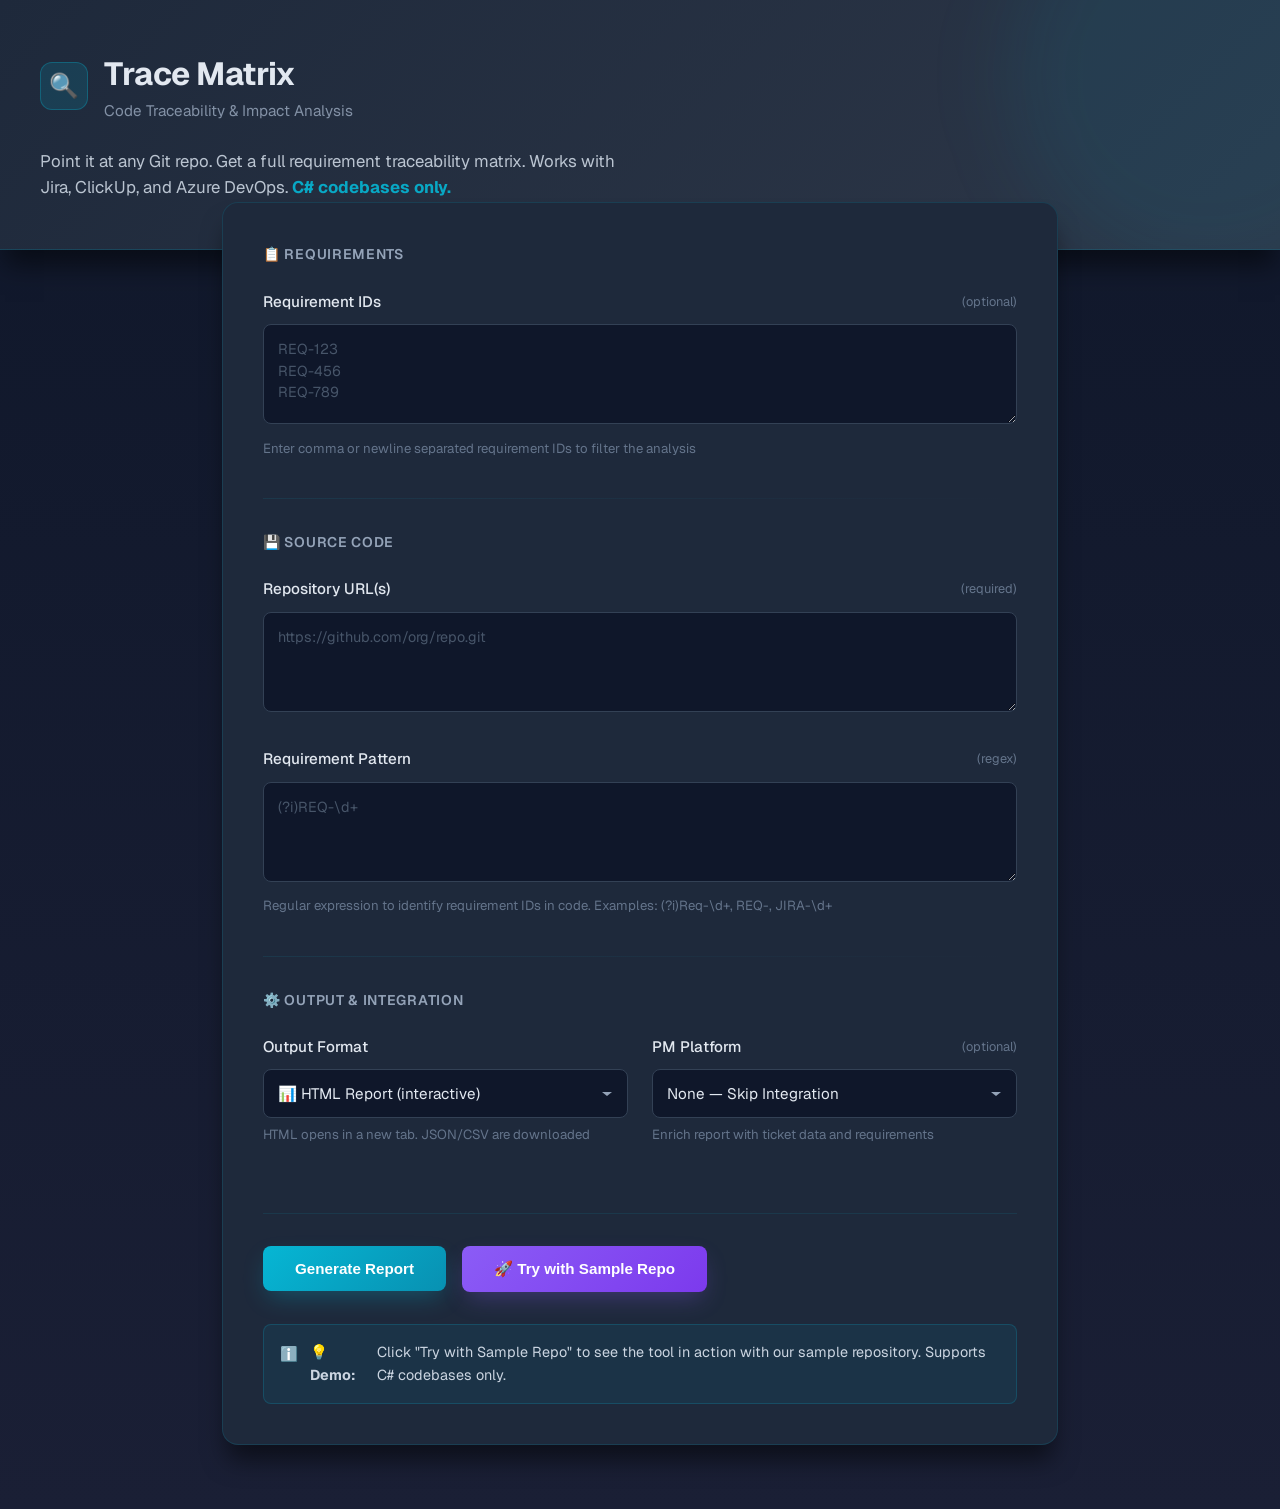
==== commit e216ca3c: "REQ-128-Enhance UI and functionality for sample repository feature; update styles and add demo butto" ====
--- a/wwwroot/index.html
+++ b/wwwroot/index.html
@@ -299,6 +299,11 @@
       box-shadow: none;
     }
 
+    #sampleRepo:hover {
+      background: linear-gradient(135deg, #7c3aed 0%, #6d28d9 100%);
+      box-shadow: 0 15px 35px -5px rgba(139, 92, 246, 0.4);
+    }
+
     /* Status */
     #status {
       font-size: 0.9rem;
@@ -406,7 +411,7 @@
           <p>Code Traceability &amp; Impact Analysis</p>
         </div>
       </div>
-      <p>Generate comprehensive code traceability reports with requirement mapping and impact analysis.</p>
+      <p>Point it at any Git repo. Get a full requirement traceability matrix. Works with Jira, ClickUp, and Azure DevOps. <strong style="color: #06b6d4;">C# codebases only.</strong></p>
     </div>
   </header>
 
@@ -489,10 +494,13 @@
           <button id="generate" type="submit">
             <span>Generate Report</span>
           </button>
+          <button id="sampleRepo" type="button" style="background: linear-gradient(135deg, #8b5cf6 0%, #7c3aed 100%); box-shadow: 0 10px 25px -5px rgba(139, 92, 246, 0.3);">
+            <span>🚀 Try with Sample Repo</span>
+          </button>
           <span id="status" class="status"></span>
         </div>
 
-        <p class="note">Your analysis will be processed locally. No data is sent to external servers.</p>
+        <p class="note"><strong>💡 Demo:</strong> Click "Try with Sample Repo" to see the tool in action with our sample repository. Supports C# codebases only.</p>
       </form>
     </div>
   </main>
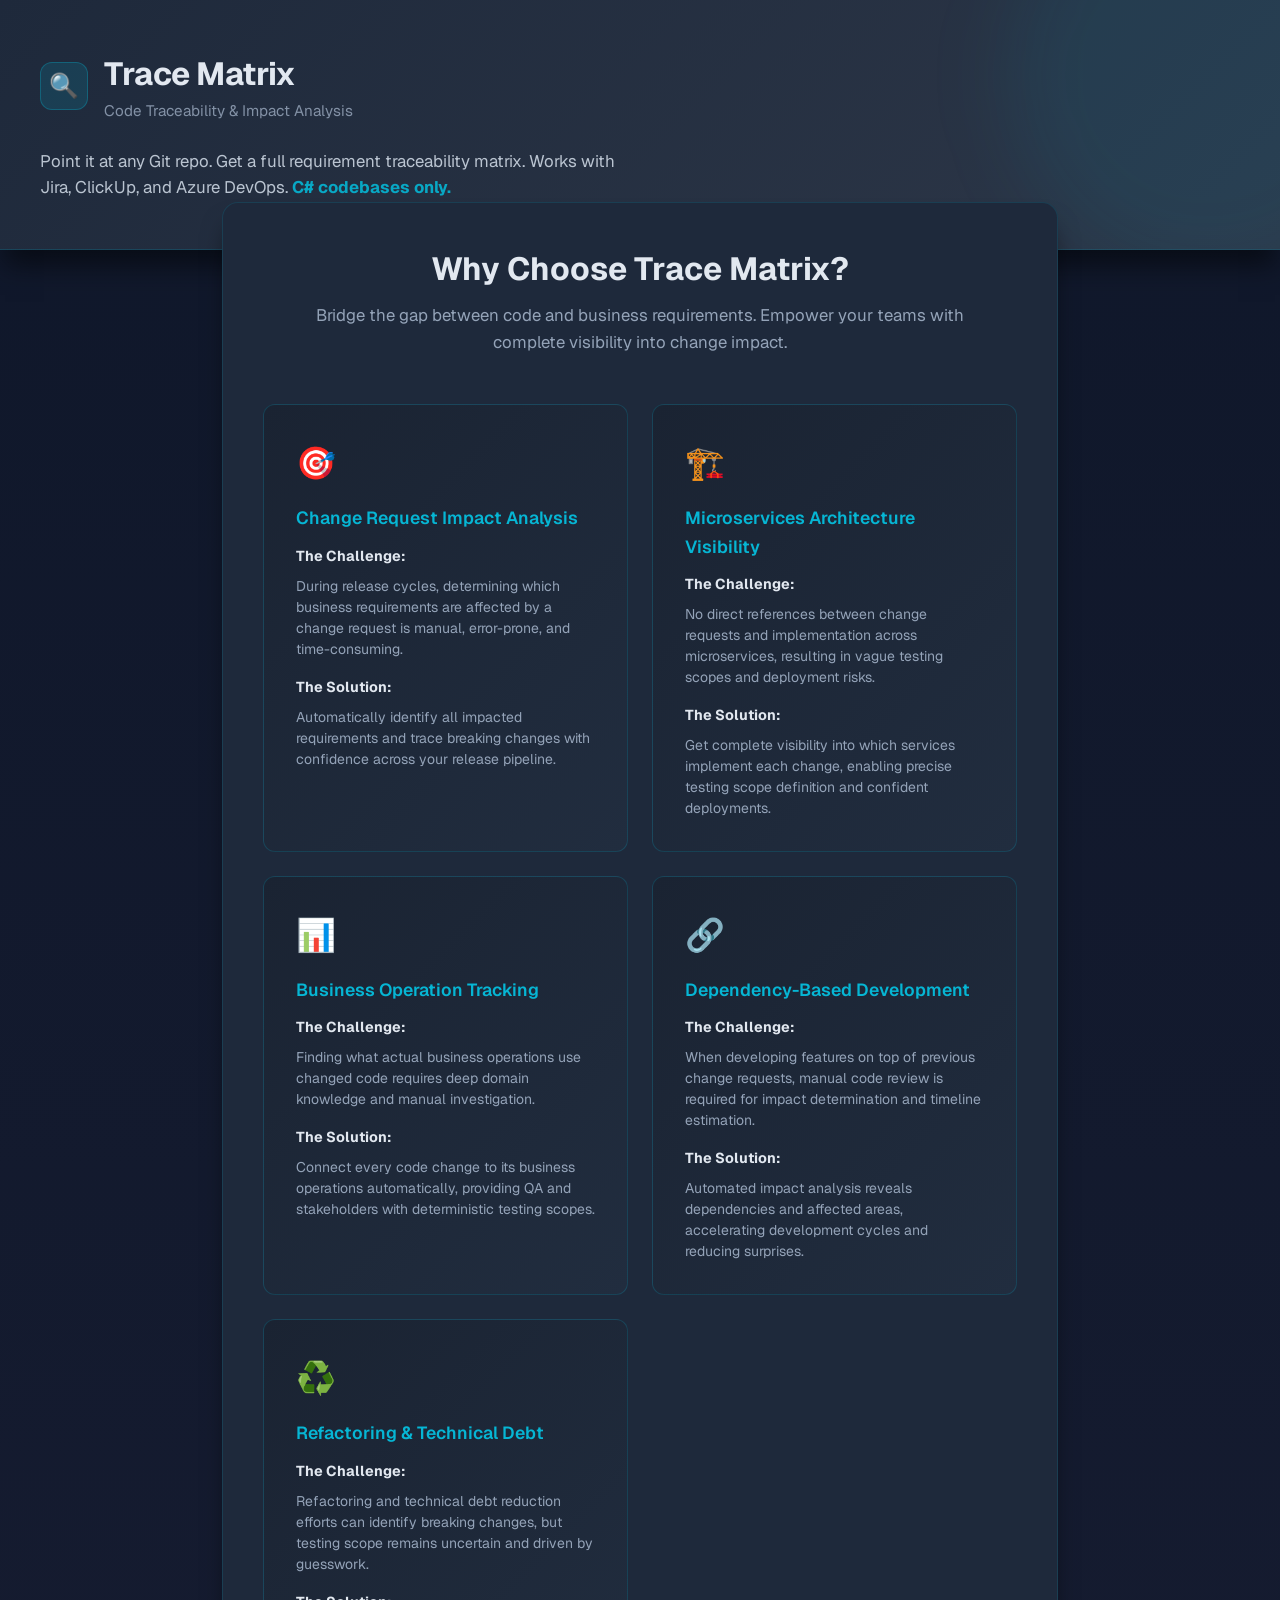
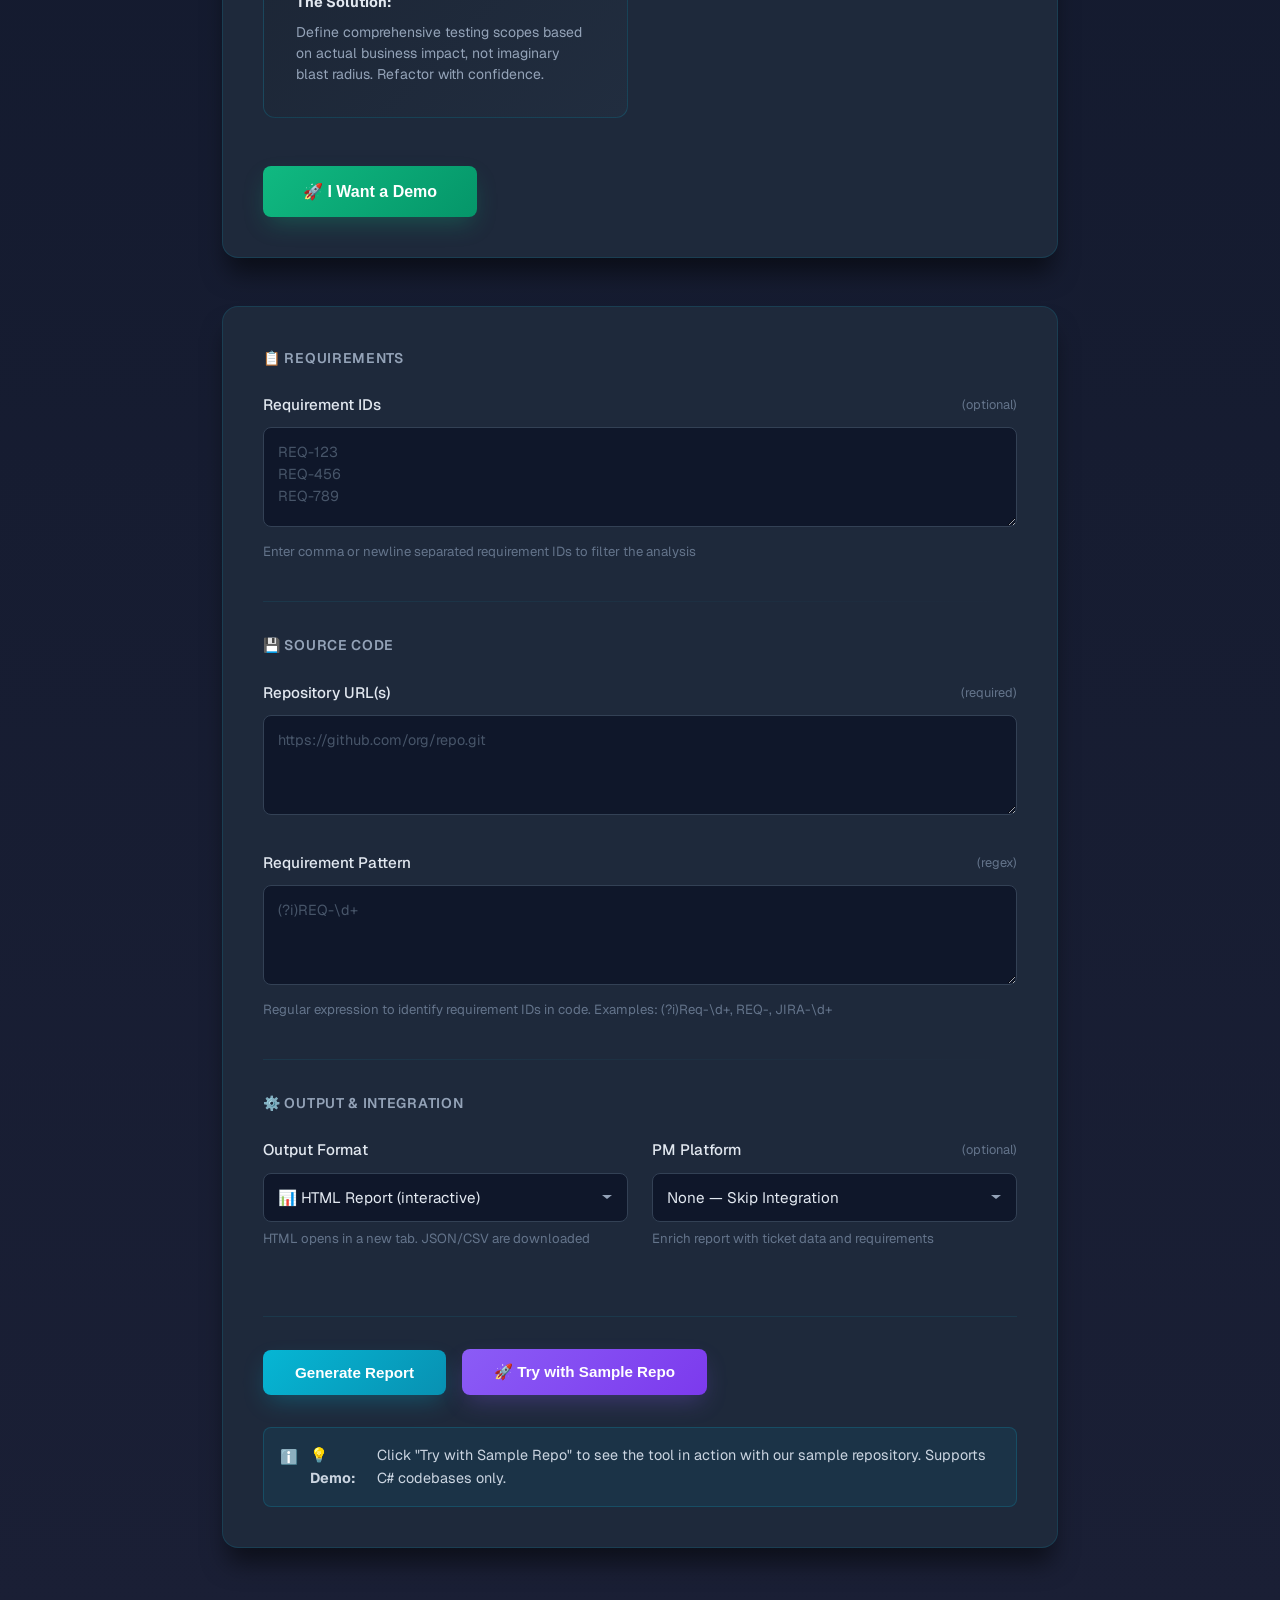
==== commit 9d79b8fa: "REQ-129-Add Use Cases section to index.html; enhance layout and styling for better visibility and us" ====
--- a/wwwroot/index.html
+++ b/wwwroot/index.html
@@ -370,6 +370,117 @@
       margin-top: 0.125rem;
     }
 
+    /* Use Cases Section */
+    .use-cases-section {
+      margin-bottom: 3rem;
+    }
+
+    .use-cases-grid {
+      display: grid;
+      grid-template-columns: repeat(auto-fit, minmax(300px, 1fr));
+      gap: 1.5rem;
+      margin-bottom: 2rem;
+    }
+
+    .use-case-card {
+      background: linear-gradient(135deg, #1a2332 0%, #212d3f 100%);
+      border: 1px solid rgba(6, 182, 212, 0.2);
+      border-radius: 12px;
+      padding: 2rem;
+      transition: all 0.3s ease;
+      position: relative;
+      overflow: hidden;
+    }
+
+    .use-case-card::before {
+      content: '';
+      position: absolute;
+      top: 0;
+      left: 0;
+      right: 0;
+      height: 3px;
+      background: linear-gradient(90deg, #06b6d4 0%, #0891b2 100%);
+      opacity: 0;
+      transition: opacity 0.3s ease;
+    }
+
+    .use-case-card:hover {
+      border-color: rgba(6, 182, 212, 0.4);
+      background: linear-gradient(135deg, #1f2937 0%, #273345 100%);
+      box-shadow: 0 8px 20px -5px rgba(6, 182, 212, 0.2);
+      transform: translateY(-4px);
+    }
+
+    .use-case-card:hover::before {
+      opacity: 1;
+    }
+
+    .use-case-icon {
+      font-size: 2rem;
+      margin-bottom: 1rem;
+      display: block;
+    }
+
+    .use-case-title {
+      font-size: 1.1rem;
+      font-weight: 600;
+      color: #06b6d4;
+      margin-bottom: 0.75rem;
+    }
+
+    .use-case-subtitle {
+      font-size: 0.9rem;
+      font-weight: 500;
+      color: #cbd5e1;
+      margin-bottom: 0.5rem;
+    }
+
+    .use-case-subtitle strong {
+      color: #e2e8f0;
+    }
+
+    .use-case-description {
+      font-size: 0.875rem;
+      color: #94a3b8;
+      line-height: 1.5;
+    }
+
+    .use-cases-header {
+      text-align: center;
+      margin-bottom: 3rem;
+    }
+
+    .use-cases-header h2 {
+      font-size: 2rem;
+      font-weight: 700;
+      color: #e2e8f0;
+      margin-bottom: 0.5rem;
+    }
+
+    .use-cases-header p {
+      font-size: 1.05rem;
+      color: #94a3b8;
+      max-width: 700px;
+      margin: 0 auto;
+    }
+
+    .cta-container {
+      text-align: center;
+      margin-top: 3rem;
+    }
+
+    #requestDemoBtn {
+      background: linear-gradient(135deg, #10b981 0%, #059669 100%);
+      box-shadow: 0 10px 25px -5px rgba(16, 185, 129, 0.3);
+      padding: 1rem 2.5rem;
+      font-size: 1rem;
+    }
+
+    #requestDemoBtn:hover {
+      background: linear-gradient(135deg, #059669 0%, #047857 100%);
+      box-shadow: 0 15px 35px -5px rgba(16, 185, 129, 0.4);
+    }
+
     /* Responsive */
     @media (max-width: 768px) {
       header {
@@ -416,7 +527,74 @@
   </header>
 
   <main class="main-container">
-    <div class="card">
+    <!-- Use Cases Section -->
+    <div class="card use-cases-section">
+      <div class="use-cases-header">
+        <h2>Why Choose Trace Matrix?</h2>
+        <p>Bridge the gap between code and business requirements. Empower your teams with complete visibility into change impact.</p>
+      </div>
+
+      <div class="use-cases-grid">
+        <!-- Use Case 1 -->
+        <div class="use-case-card">
+          <span class="use-case-icon">🎯</span>
+          <div class="use-case-title">Change Request Impact Analysis</div>
+          <div class="use-case-subtitle"><strong>The Challenge:</strong></div>
+          <div class="use-case-description">During release cycles, determining which business requirements are affected by a change request is manual, error-prone, and time-consuming.</div>
+          <div class="use-case-subtitle" style="margin-top: 1rem;"><strong>The Solution:</strong></div>
+          <div class="use-case-description">Automatically identify all impacted requirements and trace breaking changes with confidence across your release pipeline.</div>
+        </div>
+
+        <!-- Use Case 2 -->
+        <div class="use-case-card">
+          <span class="use-case-icon">🏗️</span>
+          <div class="use-case-title">Microservices Architecture Visibility</div>
+          <div class="use-case-subtitle"><strong>The Challenge:</strong></div>
+          <div class="use-case-description">No direct references between change requests and implementation across microservices, resulting in vague testing scopes and deployment risks.</div>
+          <div class="use-case-subtitle" style="margin-top: 1rem;"><strong>The Solution:</strong></div>
+          <div class="use-case-description">Get complete visibility into which services implement each change, enabling precise testing scope definition and confident deployments.</div>
+        </div>
+
+        <!-- Use Case 3 -->
+        <div class="use-case-card">
+          <span class="use-case-icon">📊</span>
+          <div class="use-case-title">Business Operation Tracking</div>
+          <div class="use-case-subtitle"><strong>The Challenge:</strong></div>
+          <div class="use-case-description">Finding what actual business operations use changed code requires deep domain knowledge and manual investigation.</div>
+          <div class="use-case-subtitle" style="margin-top: 1rem;"><strong>The Solution:</strong></div>
+          <div class="use-case-description">Connect every code change to its business operations automatically, providing QA and stakeholders with deterministic testing scopes.</div>
+        </div>
+
+        <!-- Use Case 4 -->
+        <div class="use-case-card">
+          <span class="use-case-icon">🔗</span>
+          <div class="use-case-title">Dependency-Based Development</div>
+          <div class="use-case-subtitle"><strong>The Challenge:</strong></div>
+          <div class="use-case-description">When developing features on top of previous change requests, manual code review is required for impact determination and timeline estimation.</div>
+          <div class="use-case-subtitle" style="margin-top: 1rem;"><strong>The Solution:</strong></div>
+          <div class="use-case-description">Automated impact analysis reveals dependencies and affected areas, accelerating development cycles and reducing surprises.</div>
+        </div>
+
+        <!-- Use Case 5 -->
+        <div class="use-case-card">
+          <span class="use-case-icon">♻️</span>
+          <div class="use-case-title">Refactoring &amp; Technical Debt</div>
+          <div class="use-case-subtitle"><strong>The Challenge:</strong></div>
+          <div class="use-case-description">Refactoring and technical debt reduction efforts can identify breaking changes, but testing scope remains uncertain and driven by guesswork.</div>
+          <div class="use-case-subtitle" style="margin-top: 1rem;"><strong>The Solution:</strong></div>
+          <div class="use-case-description">Define comprehensive testing scopes based on actual business impact, not imaginary blast radius. Refactor with confidence.</div>
+        </div>
+      </div>
+
+      <div class="cta-container">
+        <button id="requestDemoBtn" type="button">
+          <span>🚀 I Want a Demo</span>
+        </button>
+      </div>
+    </div>
+
+    <!-- Demo Form Section -->
+    <div class="card" id="demoSection">
       <form id="reportForm">
         <!-- Requirements Section -->
         <div class="form-section">
@@ -505,6 +683,12 @@
     </div>
   </main>
 
+  <script>
+    // Scroll to demo section
+    document.getElementById('requestDemoBtn').addEventListener('click', function() {
+      document.getElementById('sampleRepo').scrollIntoView({ behavior: 'smooth' });
+    });
+  </script>
   <script src="/app.js"></script>
 </body>
 </html>
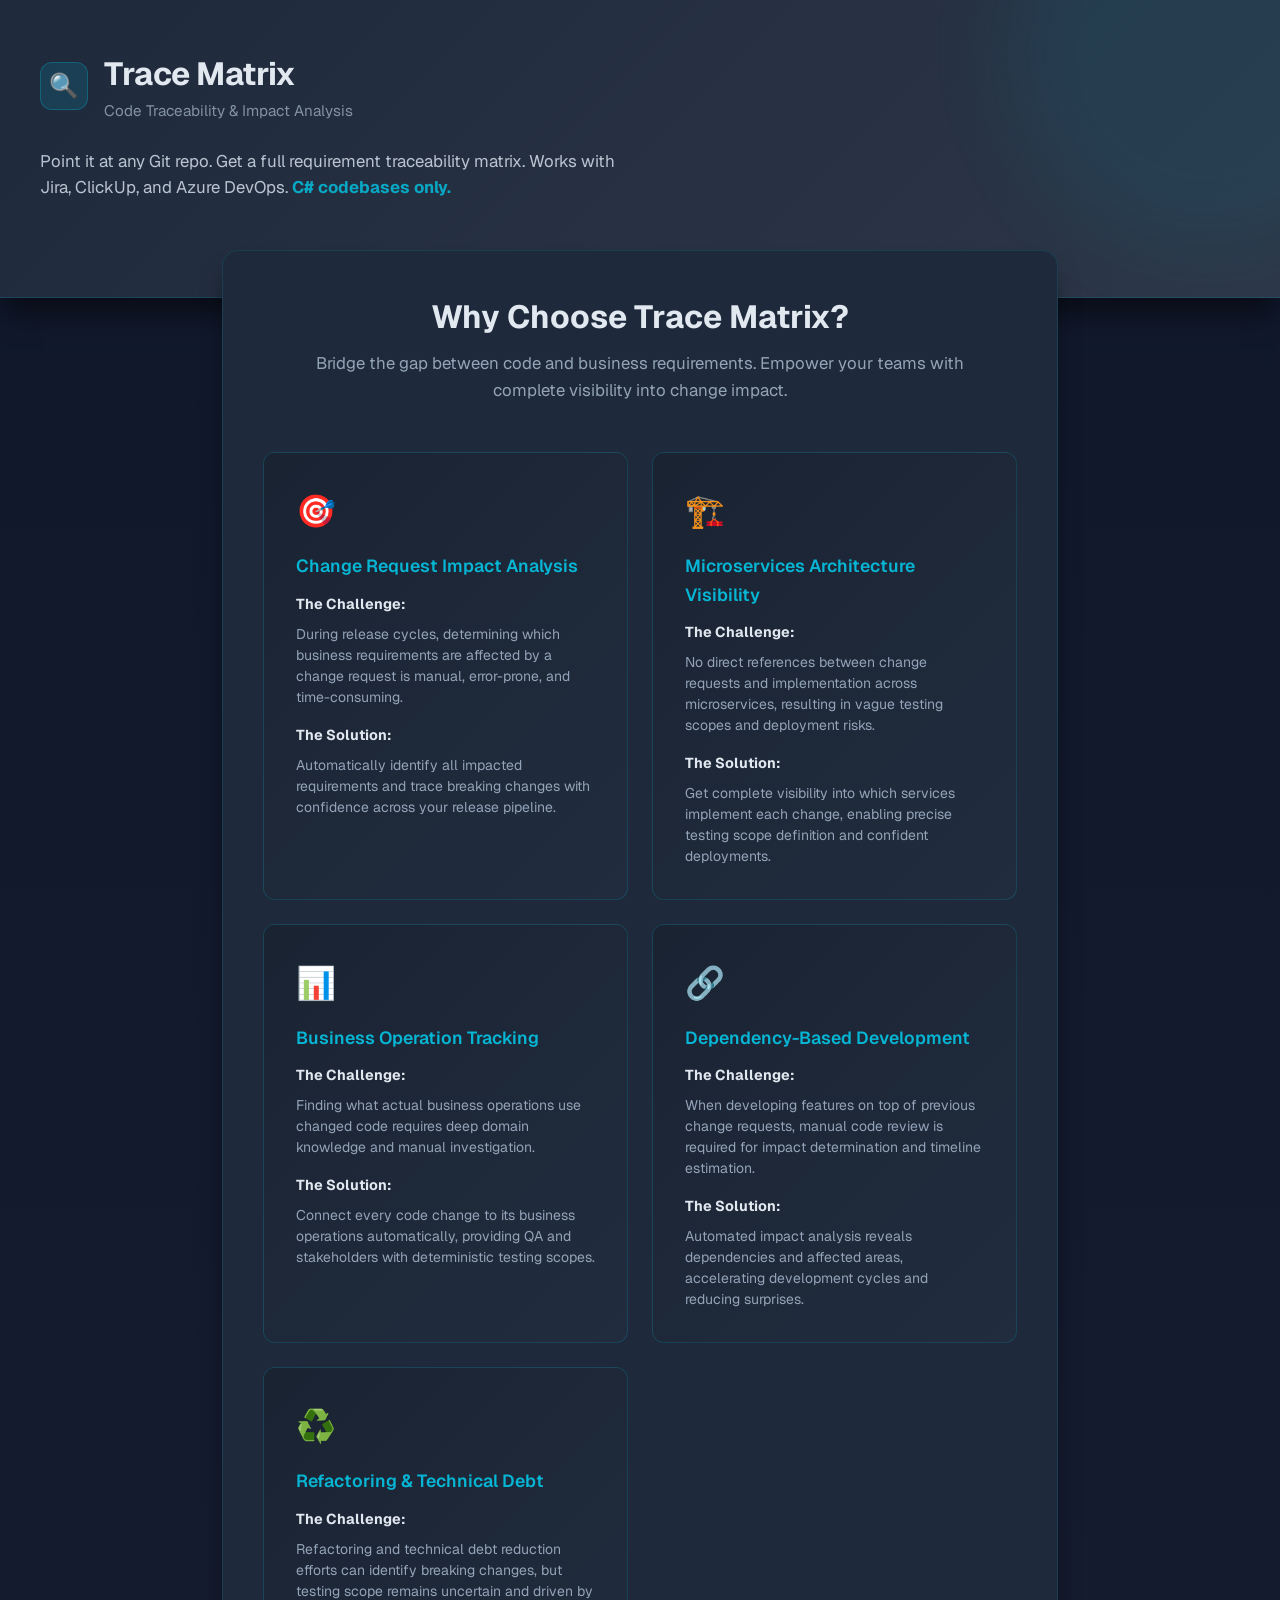
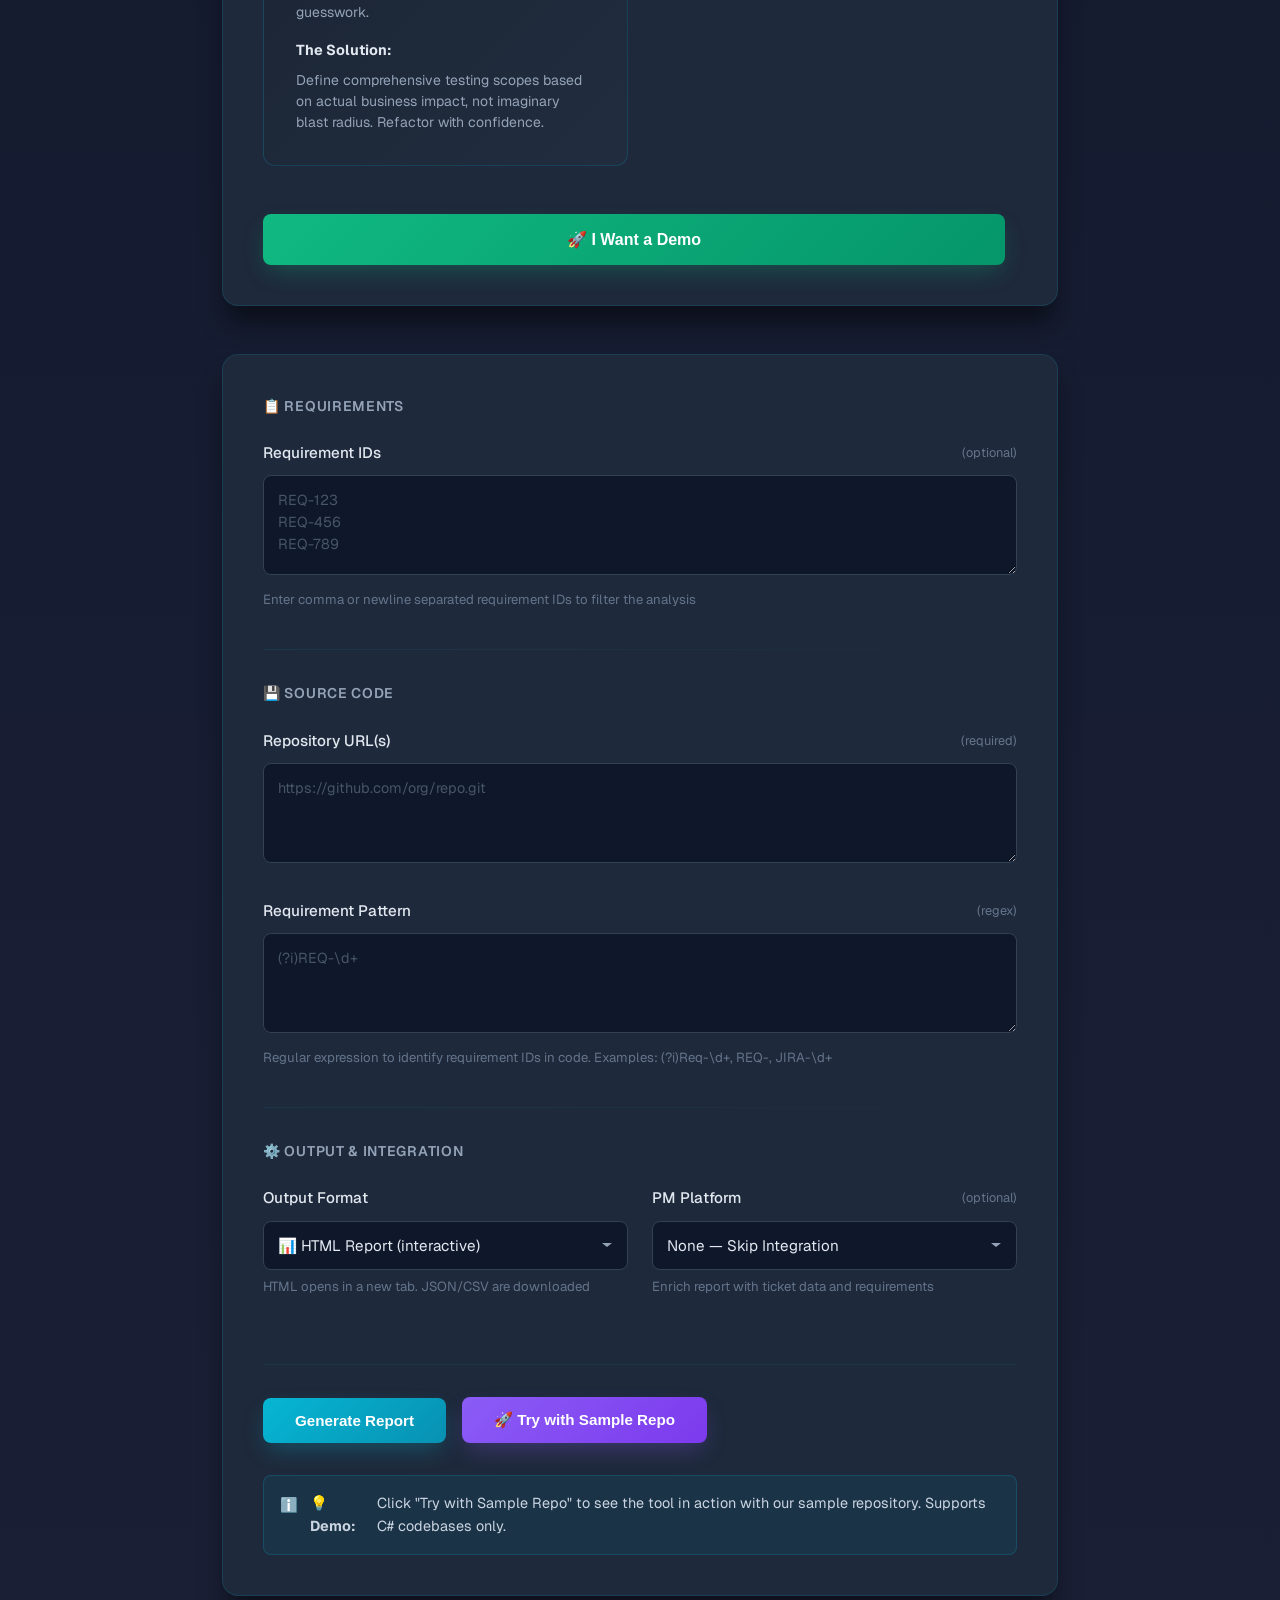
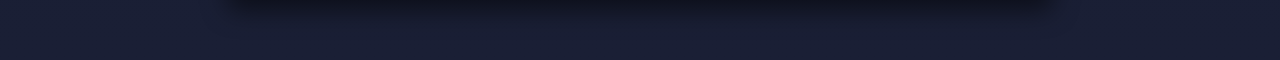
==== commit fd0ab294: "REQ-131-Update header padding and demo button styling for improved layout" ====
--- a/wwwroot/index.html
+++ b/wwwroot/index.html
@@ -46,7 +46,7 @@
     header {
       background: linear-gradient(135deg, #1e293b 0%, #2d3748 100%);
       color: white;
-      padding: 3rem 2rem;
+      padding: 3rem 2rem 6rem;
       box-shadow: var(--surface-shadow-lg);
       position: relative;
       overflow: hidden;
@@ -304,6 +304,56 @@
       box-shadow: 0 15px 35px -5px rgba(139, 92, 246, 0.4);
     }
 
+    /* Loader Styles */
+    .loader-container {
+      position: fixed;
+      top: 0;
+      left: 0;
+      width: 100%;
+      height: 100%;
+      background: rgba(15, 23, 42, 0.85);
+      display: none;
+      align-items: center;
+      justify-content: center;
+      z-index: 9999;
+      backdrop-filter: blur(4px);
+    }
+
+    .loader-container.active {
+      display: flex;
+    }
+
+    .loader-content {
+      text-align: center;
+    }
+
+    .spinner {
+      width: 60px;
+      height: 60px;
+      margin: 0 auto 1.5rem;
+      border: 4px solid rgba(6, 182, 212, 0.2);
+      border-top: 4px solid #06b6d4;
+      border-radius: 50%;
+      animation: spin 1s linear infinite;
+    }
+
+    @keyframes spin {
+      0% { transform: rotate(0deg); }
+      100% { transform: rotate(360deg); }
+    }
+
+    .loader-text {
+      font-size: 1.1rem;
+      font-weight: 600;
+      color: #e2e8f0;
+      margin-bottom: 0.5rem;
+    }
+
+    .loader-subtext {
+      font-size: 0.9rem;
+      color: #94a3b8;
+    }
+
     /* Status */
     #status {
       font-size: 0.9rem;
@@ -472,7 +522,7 @@
     #requestDemoBtn {
       background: linear-gradient(135deg, #10b981 0%, #059669 100%);
       box-shadow: 0 10px 25px -5px rgba(16, 185, 129, 0.3);
-      padding: 1rem 2.5rem;
+      padding: 1rem 19rem;
       font-size: 1rem;
     }
 
@@ -683,6 +733,15 @@
     </div>
   </main>
 
+  <!-- Loader -->
+  <div class="loader-container" id="loaderContainer">
+    <div class="loader-content">
+      <div class="spinner"></div>
+      <div class="loader-text">Generating Report...</div>
+      <div class="loader-subtext">Analyzing your repository</div>
+    </div>
+  </div>
+
   <script>
     // Scroll to demo section
     document.getElementById('requestDemoBtn').addEventListener('click', function() {
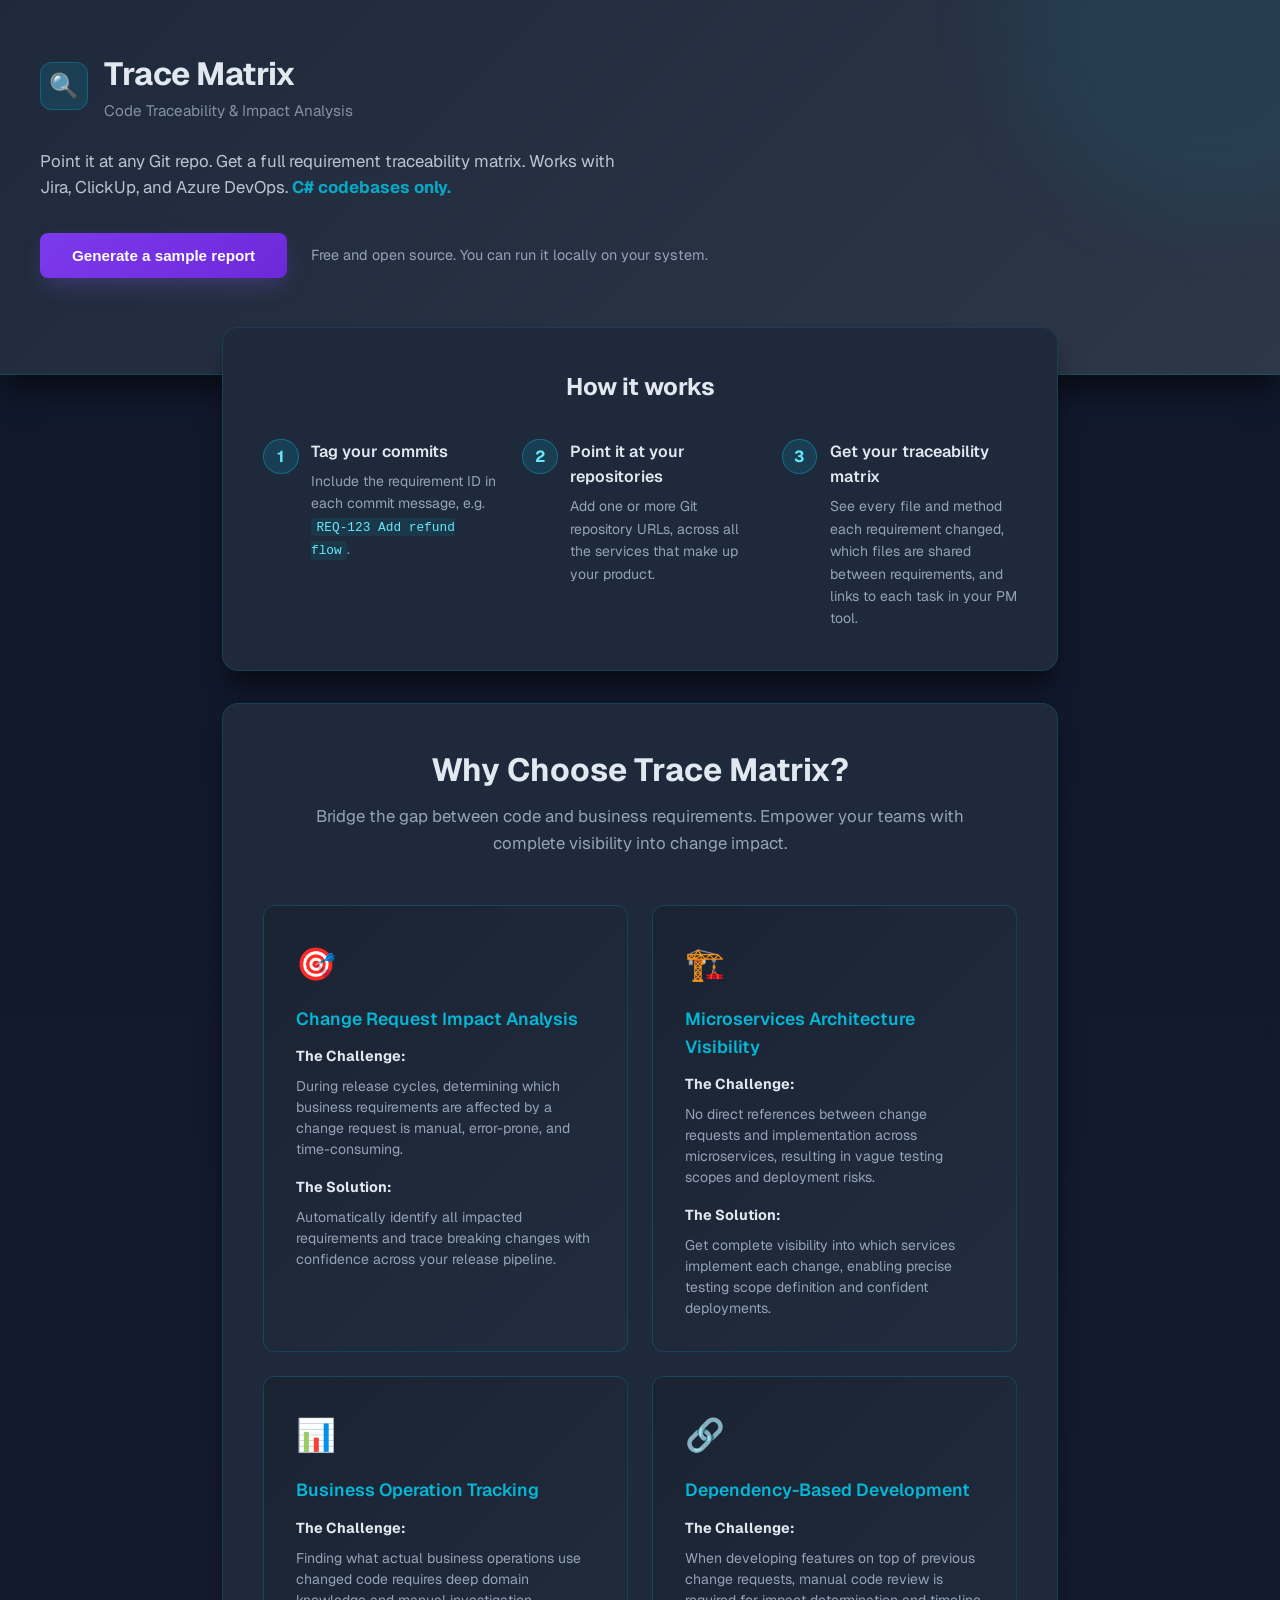
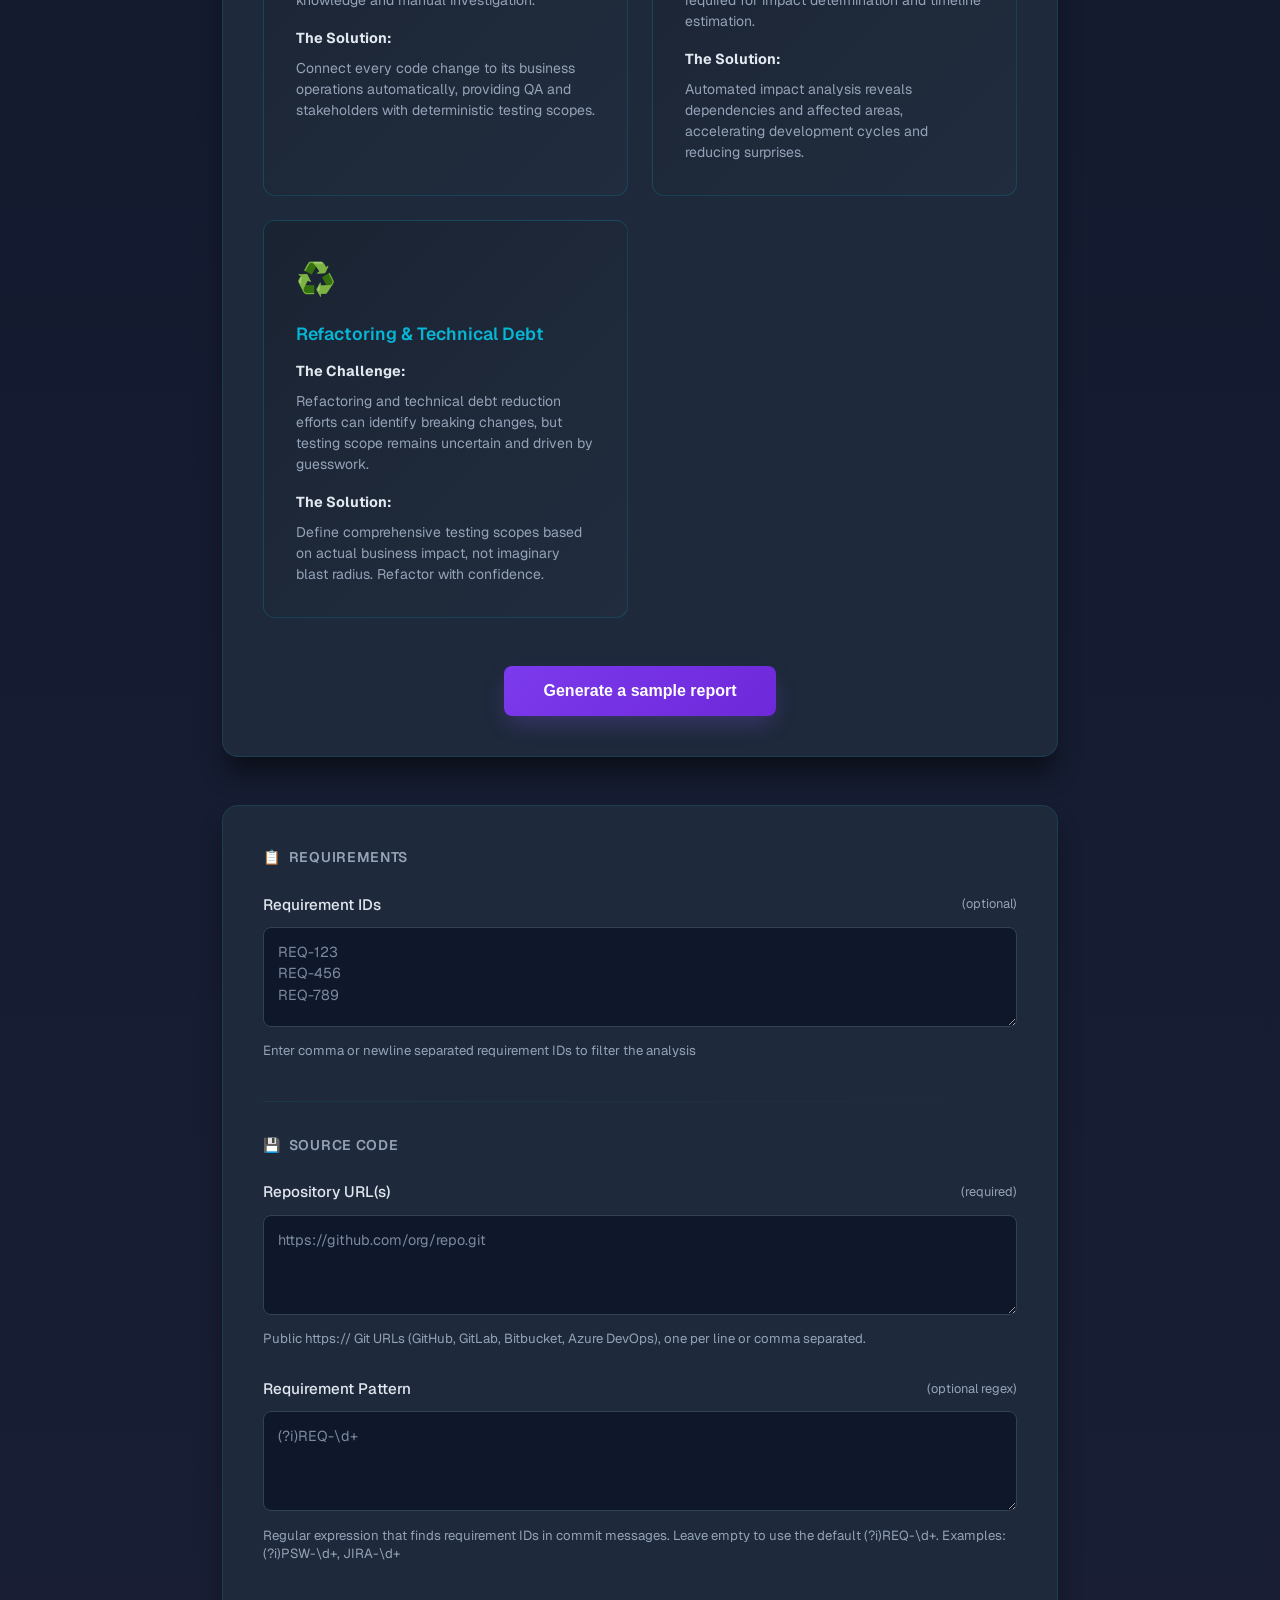
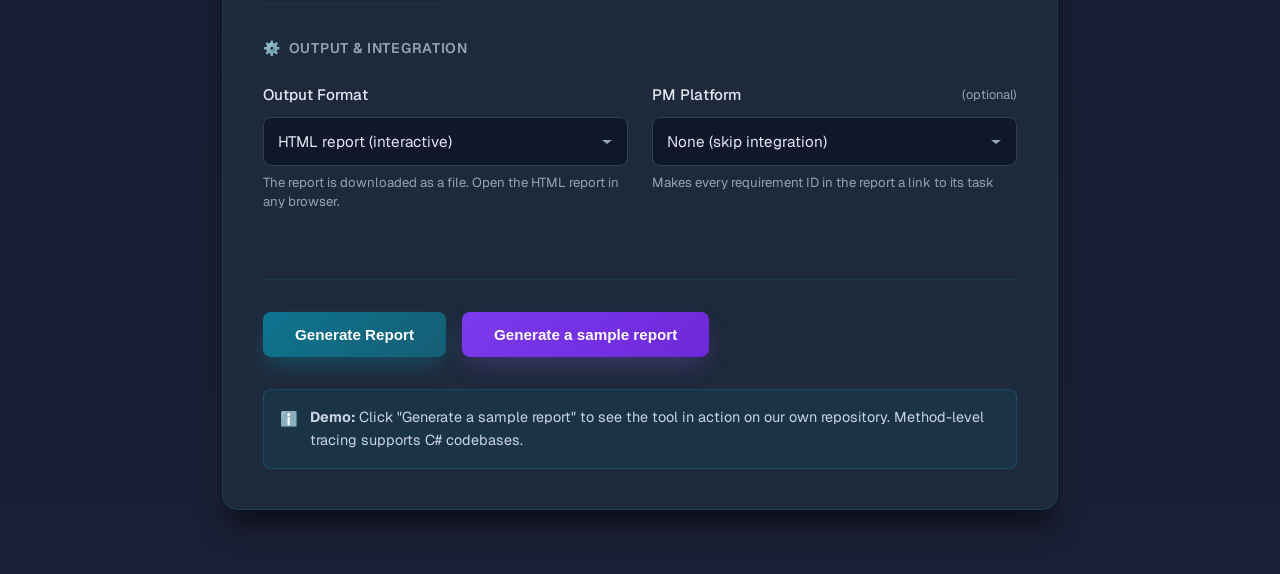
==== commit 056552ca: "REQ-142-Fix landing page bugs, unify loading feedback, add hero CTA and how-it-works, improve access" ====
--- a/wwwroot/index.html
+++ b/wwwroot/index.html
@@ -40,6 +40,10 @@
       color: #e2e8f0;
       line-height: 1.6;
       min-height: 100vh;
+      /* Override legacy styles.css (body padding: 40px), which caused horizontal overflow on phones */
+      margin: 0;
+      padding: 0;
+      overflow-wrap: anywhere;
     }
 
     /* Header */
@@ -186,7 +190,7 @@
     .label-hint {
       font-size: 0.8rem;
       font-weight: 400;
-      color: #64748b;
+      color: #94a3b8;
       margin-left: 0.5rem;
     }
 
@@ -224,7 +228,7 @@
     }
 
     textarea::placeholder {
-      color: #475569;
+      color: #7b8aa0;
     }
 
     select {
@@ -265,9 +269,10 @@
       border-top: 1px solid rgba(6, 182, 212, 0.1);
     }
 
+    /* Darker cyan so white button text meets WCAG AA contrast (4.5:1) */
     button {
       padding: 0.875rem 2rem;
-      background: linear-gradient(135deg, #06b6d4 0%, #0891b2 100%);
+      background: linear-gradient(135deg, #0e7490 0%, #155e75 100%);
       color: white;
       border: none;
       border-radius: 8px;
@@ -282,9 +287,14 @@
     }
 
     button:hover {
-      background: linear-gradient(135deg, #0891b2 0%, #0e7490 100%);
+      background: linear-gradient(135deg, #155e75 0%, #164e63 100%);
       box-shadow: 0 15px 35px -5px rgba(6, 182, 212, 0.4);
       transform: translateY(-2px);
+    }
+
+    button:focus-visible {
+      outline: 3px solid #67e8f9;
+      outline-offset: 3px;
     }
 
     button:active {
@@ -299,9 +309,106 @@
       box-shadow: none;
     }
 
-    #sampleRepo:hover {
+    /* "Generate a sample report" buttons share one style */
+    .btn-sample {
       background: linear-gradient(135deg, #7c3aed 0%, #6d28d9 100%);
+      box-shadow: 0 10px 25px -5px rgba(139, 92, 246, 0.3);
+    }
+
+    .btn-sample:hover {
+      background: linear-gradient(135deg, #6d28d9 0%, #5b21b6 100%);
       box-shadow: 0 15px 35px -5px rgba(139, 92, 246, 0.4);
+    }
+
+    .hero-actions {
+      display: flex;
+      flex-wrap: wrap;
+      align-items: center;
+      gap: 1rem 1.5rem;
+      margin-top: 2rem;
+    }
+
+    .hero-actions .hero-note {
+      font-size: 0.9rem;
+      color: #94a3b8;
+    }
+
+    .hero-actions .hero-note a {
+      color: #67e8f9;
+    }
+
+    /* How it works */
+    .how-it-works {
+      margin-bottom: 2rem;
+    }
+
+    .how-it-works h2 {
+      font-size: 1.5rem;
+      font-weight: 700;
+      color: #e2e8f0;
+      text-align: center;
+      margin-bottom: 2rem;
+    }
+
+    .steps {
+      list-style: none;
+      display: grid;
+      grid-template-columns: repeat(auto-fit, minmax(min(220px, 100%), 1fr));
+      gap: 1.5rem;
+      counter-reset: step;
+    }
+
+    .steps li {
+      counter-increment: step;
+      position: relative;
+      padding-left: 3rem;
+    }
+
+    .steps li::before {
+      content: counter(step);
+      position: absolute;
+      left: 0;
+      top: 0;
+      width: 2.1rem;
+      height: 2.1rem;
+      border-radius: 50%;
+      background: rgba(6, 182, 212, 0.15);
+      border: 1px solid rgba(6, 182, 212, 0.4);
+      color: #67e8f9;
+      font-weight: 700;
+      display: flex;
+      align-items: center;
+      justify-content: center;
+    }
+
+    .steps h3 {
+      font-size: 1rem;
+      font-weight: 600;
+      color: #e2e8f0;
+      margin-bottom: 0.35rem;
+    }
+
+    .steps p {
+      font-size: 0.875rem;
+      color: #94a3b8;
+    }
+
+    .steps code {
+      font-family: 'Space Mono', ui-monospace, monospace;
+      font-size: 0.8rem;
+      color: #67e8f9;
+      background: rgba(6, 182, 212, 0.1);
+      padding: 0.1rem 0.35rem;
+      border-radius: 4px;
+    }
+
+    .visually-hidden {
+      position: absolute;
+      width: 1px;
+      height: 1px;
+      overflow: hidden;
+      clip: rect(0 0 0 0);
+      white-space: nowrap;
     }
 
     /* Loader Styles */
@@ -374,7 +481,7 @@
 
     #status.error {
       background: rgba(239, 68, 68, 0.15);
-      color: #ef4444;
+      color: #f87171;
       display: inline-flex;
       align-items: center;
       gap: 0.5rem;
@@ -393,7 +500,7 @@
     /* Helper Text */
     .helper-text {
       font-size: 0.825rem;
-      color: #64748b;
+      color: #94a3b8;
       margin-top: 0.5rem;
       display: flex;
       align-items: flex-start;
@@ -427,7 +534,7 @@
 
     .use-cases-grid {
       display: grid;
-      grid-template-columns: repeat(auto-fit, minmax(300px, 1fr));
+      grid-template-columns: repeat(auto-fit, minmax(min(300px, 100%), 1fr));
       gap: 1.5rem;
       margin-bottom: 2rem;
     }
@@ -519,22 +626,29 @@
       margin-top: 3rem;
     }
 
+    /* Centred by inline-flex (buttons are flex/block by default, which text-align can't centre) */
     #requestDemoBtn {
-      background: linear-gradient(135deg, #10b981 0%, #059669 100%);
-      box-shadow: 0 10px 25px -5px rgba(16, 185, 129, 0.3);
-      padding: 1rem 19rem;
+      display: inline-flex;
+      justify-content: center;
+      padding: 1rem 2.5rem;
       font-size: 1rem;
     }
 
-    #requestDemoBtn:hover {
-      background: linear-gradient(135deg, #059669 0%, #047857 100%);
-      box-shadow: 0 15px 35px -5px rgba(16, 185, 129, 0.4);
-    }
-
     /* Responsive */
+    @media (prefers-reduced-motion: reduce) {
+      *, *::before, *::after {
+        transition: none !important;
+        animation-duration: 3s !important;
+      }
+      button:hover, .use-case-card:hover {
+        transform: none;
+      }
+    }
+
     @media (max-width: 768px) {
+      /* Bottom padding must exceed the -2rem overlap of .main-container below */
       header {
-        padding: 2rem 1.5rem;
+        padding: 2rem 1.5rem 4rem;
       }
 
       .logo-text h1 {
@@ -566,17 +680,42 @@
   <header>
     <div class="header-content">
       <div class="logo">
-        <div class="logo-icon">🔍</div>
+        <div class="logo-icon" aria-hidden="true">🔍</div>
         <div class="logo-text">
           <h1>Trace Matrix</h1>
           <p>Code Traceability &amp; Impact Analysis</p>
         </div>
       </div>
       <p>Point it at any Git repo. Get a full requirement traceability matrix. Works with Jira, ClickUp, and Azure DevOps. <strong style="color: #06b6d4;">C# codebases only.</strong></p>
+      <div class="hero-actions">
+        <button id="heroSampleBtn" type="button" class="btn-sample js-sample-report">
+          <span>Generate a sample report</span>
+        </button>
+        <span class="hero-note">Free and open source. You can run it locally on your system.</span>
+      </div>
     </div>
   </header>
 
   <main class="main-container">
+    <!-- How It Works -->
+    <section class="card how-it-works" aria-labelledby="howItWorksTitle">
+      <h2 id="howItWorksTitle">How it works</h2>
+      <ol class="steps">
+        <li>
+          <h3>Tag your commits</h3>
+          <p>Include the requirement ID in each commit message, e.g. <code>REQ-123 Add refund flow</code>.</p>
+        </li>
+        <li>
+          <h3>Point it at your repositories</h3>
+          <p>Add one or more Git repository URLs, across all the services that make up your product.</p>
+        </li>
+        <li>
+          <h3>Get your traceability matrix</h3>
+          <p>See every file and method each requirement changed, which files are shared between requirements, and links to each task in your PM tool.</p>
+        </li>
+      </ol>
+    </section>
+
     <!-- Use Cases Section -->
     <div class="card use-cases-section">
       <div class="use-cases-header">
@@ -587,7 +726,7 @@
       <div class="use-cases-grid">
         <!-- Use Case 1 -->
         <div class="use-case-card">
-          <span class="use-case-icon">🎯</span>
+          <span class="use-case-icon" aria-hidden="true">🎯</span>
           <div class="use-case-title">Change Request Impact Analysis</div>
           <div class="use-case-subtitle"><strong>The Challenge:</strong></div>
           <div class="use-case-description">During release cycles, determining which business requirements are affected by a change request is manual, error-prone, and time-consuming.</div>
@@ -597,7 +736,7 @@
 
         <!-- Use Case 2 -->
         <div class="use-case-card">
-          <span class="use-case-icon">🏗️</span>
+          <span class="use-case-icon" aria-hidden="true">🏗️</span>
           <div class="use-case-title">Microservices Architecture Visibility</div>
           <div class="use-case-subtitle"><strong>The Challenge:</strong></div>
           <div class="use-case-description">No direct references between change requests and implementation across microservices, resulting in vague testing scopes and deployment risks.</div>
@@ -607,7 +746,7 @@
 
         <!-- Use Case 3 -->
         <div class="use-case-card">
-          <span class="use-case-icon">📊</span>
+          <span class="use-case-icon" aria-hidden="true">📊</span>
           <div class="use-case-title">Business Operation Tracking</div>
           <div class="use-case-subtitle"><strong>The Challenge:</strong></div>
           <div class="use-case-description">Finding what actual business operations use changed code requires deep domain knowledge and manual investigation.</div>
@@ -617,7 +756,7 @@
 
         <!-- Use Case 4 -->
         <div class="use-case-card">
-          <span class="use-case-icon">🔗</span>
+          <span class="use-case-icon" aria-hidden="true">🔗</span>
           <div class="use-case-title">Dependency-Based Development</div>
           <div class="use-case-subtitle"><strong>The Challenge:</strong></div>
           <div class="use-case-description">When developing features on top of previous change requests, manual code review is required for impact determination and timeline estimation.</div>
@@ -627,7 +766,7 @@
 
         <!-- Use Case 5 -->
         <div class="use-case-card">
-          <span class="use-case-icon">♻️</span>
+          <span class="use-case-icon" aria-hidden="true">♻️</span>
           <div class="use-case-title">Refactoring &amp; Technical Debt</div>
           <div class="use-case-subtitle"><strong>The Challenge:</strong></div>
           <div class="use-case-description">Refactoring and technical debt reduction efforts can identify breaking changes, but testing scope remains uncertain and driven by guesswork.</div>
@@ -637,8 +776,8 @@
       </div>
 
       <div class="cta-container">
-        <button id="requestDemoBtn" type="button">
-          <span>🚀 I Want a Demo</span>
+        <button id="requestDemoBtn" type="button" class="btn-sample js-sample-report">
+          <span>Generate a sample report</span>
         </button>
       </div>
     </div>
@@ -648,7 +787,7 @@
       <form id="reportForm">
         <!-- Requirements Section -->
         <div class="form-section">
-          <h2 class="section-title">📋 Requirements</h2>
+          <h2 class="section-title"><span aria-hidden="true">📋</span> Requirements</h2>
           <div class="form-group">
             <label for="reqs">
               <span class="label-text">Requirement IDs</span>
@@ -663,23 +802,23 @@
 
         <!-- Repository Section -->
         <div class="form-section">
-          <h2 class="section-title">💾 Source Code</h2>
+          <h2 class="section-title"><span aria-hidden="true">💾</span> Source Code</h2>
           <div class="form-group">
             <label for="repos">
               <span class="label-text">Repository URL(s)</span>
               <span class="label-hint">(required)</span>
             </label>
-            <textarea id="repos" required placeholder="https://github.com/org/repo.git&#10;"></textarea>
-            <!-- <div class="helper-text">Leave empty to analyze the current repository. Supports GitHub URLs and local paths</div> -->
+            <textarea id="repos" required aria-describedby="reposHelp" placeholder="https://github.com/org/repo.git&#10;"></textarea>
+            <div class="helper-text" id="reposHelp">Public https:// Git URLs (GitHub, GitLab, Bitbucket, Azure DevOps), one per line or comma separated.</div>
           </div>
 
           <div class="form-group">
             <label for="pattern">
               <span class="label-text">Requirement Pattern</span>
-              <span class="label-hint">(regex)</span>
+              <span class="label-hint">(optional regex)</span>
             </label>
-            <textarea id="pattern" required placeholder="(?i)REQ-\d+"></textarea>
-            <div class="helper-text">Regular expression to identify requirement IDs in code. Examples: (?i)Req-\d+, REQ-, JIRA-\d+</div>
+            <textarea id="pattern" aria-describedby="patternHelp" placeholder="(?i)REQ-\d+"></textarea>
+            <div class="helper-text" id="patternHelp">Regular expression that finds requirement IDs in commit messages. Leave empty to use the default (?i)REQ-\d+. Examples: (?i)PSW-\d+, JIRA-\d+</div>
           </div>
         </div>
 
@@ -687,18 +826,18 @@
 
         <!-- Output Section -->
         <div class="form-section">
-          <h2 class="section-title">⚙️ Output &amp; Integration</h2>
+          <h2 class="section-title"><span aria-hidden="true">⚙️</span> Output &amp; Integration</h2>
           <div class="config-group">
             <div class="form-group">
               <label for="format">
                 <span class="label-text">Output Format</span>
               </label>
-              <select id="format" required>
-                <option value="html">📊 HTML Report (interactive)</option>
-                <option value="json">{ } JSON (data export)</option>
-                <option value="csv">📈 CSV (spreadsheet)</option>
+              <select id="format" required aria-describedby="formatHelp">
+                <option value="html">HTML report (interactive)</option>
+                <option value="json">JSON (data export)</option>
+                <option value="csv">CSV (spreadsheet)</option>
               </select>
-              <div class="helper-text">HTML opens in a new tab. JSON/CSV are downloaded</div>
+              <div class="helper-text" id="formatHelp">The report is downloaded as a file. Open the HTML report in any browser.</div>
             </div>
 
             <div class="form-group">
@@ -706,13 +845,13 @@
                 <span class="label-text">PM Platform</span>
                 <span class="label-hint">(optional)</span>
               </label>
-              <select id="pmPlatform">
-                <option value="">None — Skip Integration</option>
-                <option value="jira">🔵 JIRA</option>
-                <option value="clickup">✓ ClickUp</option>
-                <option value="azuredevops">⬛ Azure DevOps</option>
+              <select id="pmPlatform" aria-describedby="pmHelp">
+                <option value="">None (skip integration)</option>
+                <option value="jira">Jira</option>
+                <option value="clickup">ClickUp</option>
+                <option value="azuredevops">Azure DevOps</option>
               </select>
-              <div class="helper-text">Enrich report with ticket data and requirements</div>
+              <div class="helper-text" id="pmHelp">Makes every requirement ID in the report a link to its task</div>
             </div>
           </div>
         </div>
@@ -722,32 +861,26 @@
           <button id="generate" type="submit">
             <span>Generate Report</span>
           </button>
-          <button id="sampleRepo" type="button" style="background: linear-gradient(135deg, #8b5cf6 0%, #7c3aed 100%); box-shadow: 0 10px 25px -5px rgba(139, 92, 246, 0.3);">
-            <span>🚀 Try with Sample Repo</span>
+          <button id="sampleRepo" type="button" class="btn-sample js-sample-report">
+            <span>Generate a sample report</span>
           </button>
-          <span id="status" class="status"></span>
-        </div>
-
-        <p class="note"><strong>💡 Demo:</strong> Click "Try with Sample Repo" to see the tool in action with our sample repository. Supports C# codebases only.</p>
+          <span id="status" class="status" role="status" aria-live="polite"></span>
+        </div>
+
+        <p class="note"><span><strong>Demo:</strong> Click "Generate a sample report" to see the tool in action on our own repository. Method-level tracing supports C# codebases.</span></p>
       </form>
     </div>
   </main>
 
   <!-- Loader -->
-  <div class="loader-container" id="loaderContainer">
-    <div class="loader-content">
+  <div class="loader-container" id="loaderContainer" aria-hidden="true">
+    <div class="loader-content" role="status" aria-live="assertive">
       <div class="spinner"></div>
       <div class="loader-text">Generating Report...</div>
       <div class="loader-subtext">Analyzing your repository</div>
     </div>
   </div>
 
-  <script>
-    // Scroll to demo section
-    document.getElementById('requestDemoBtn').addEventListener('click', function() {
-      document.getElementById('sampleRepo').scrollIntoView({ behavior: 'smooth' });
-    });
-  </script>
   <script src="/app.js"></script>
 </body>
 </html>
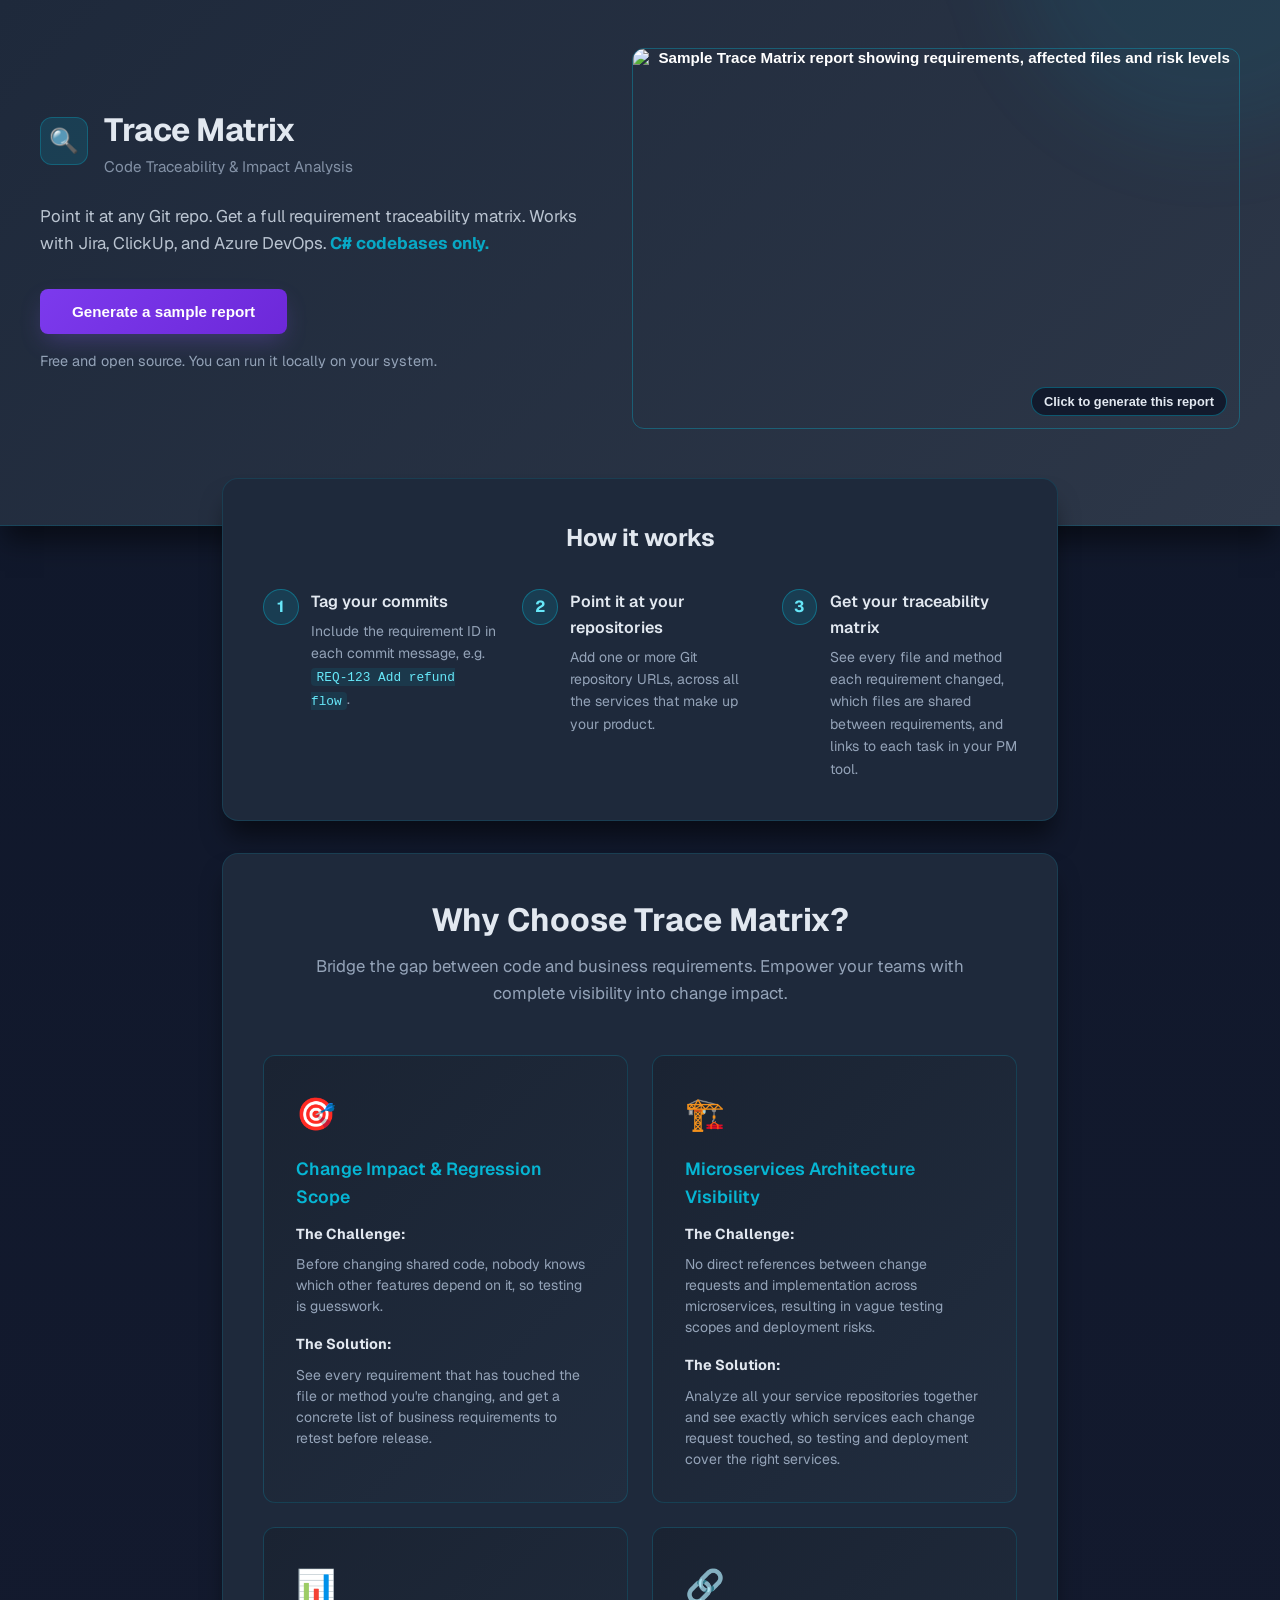
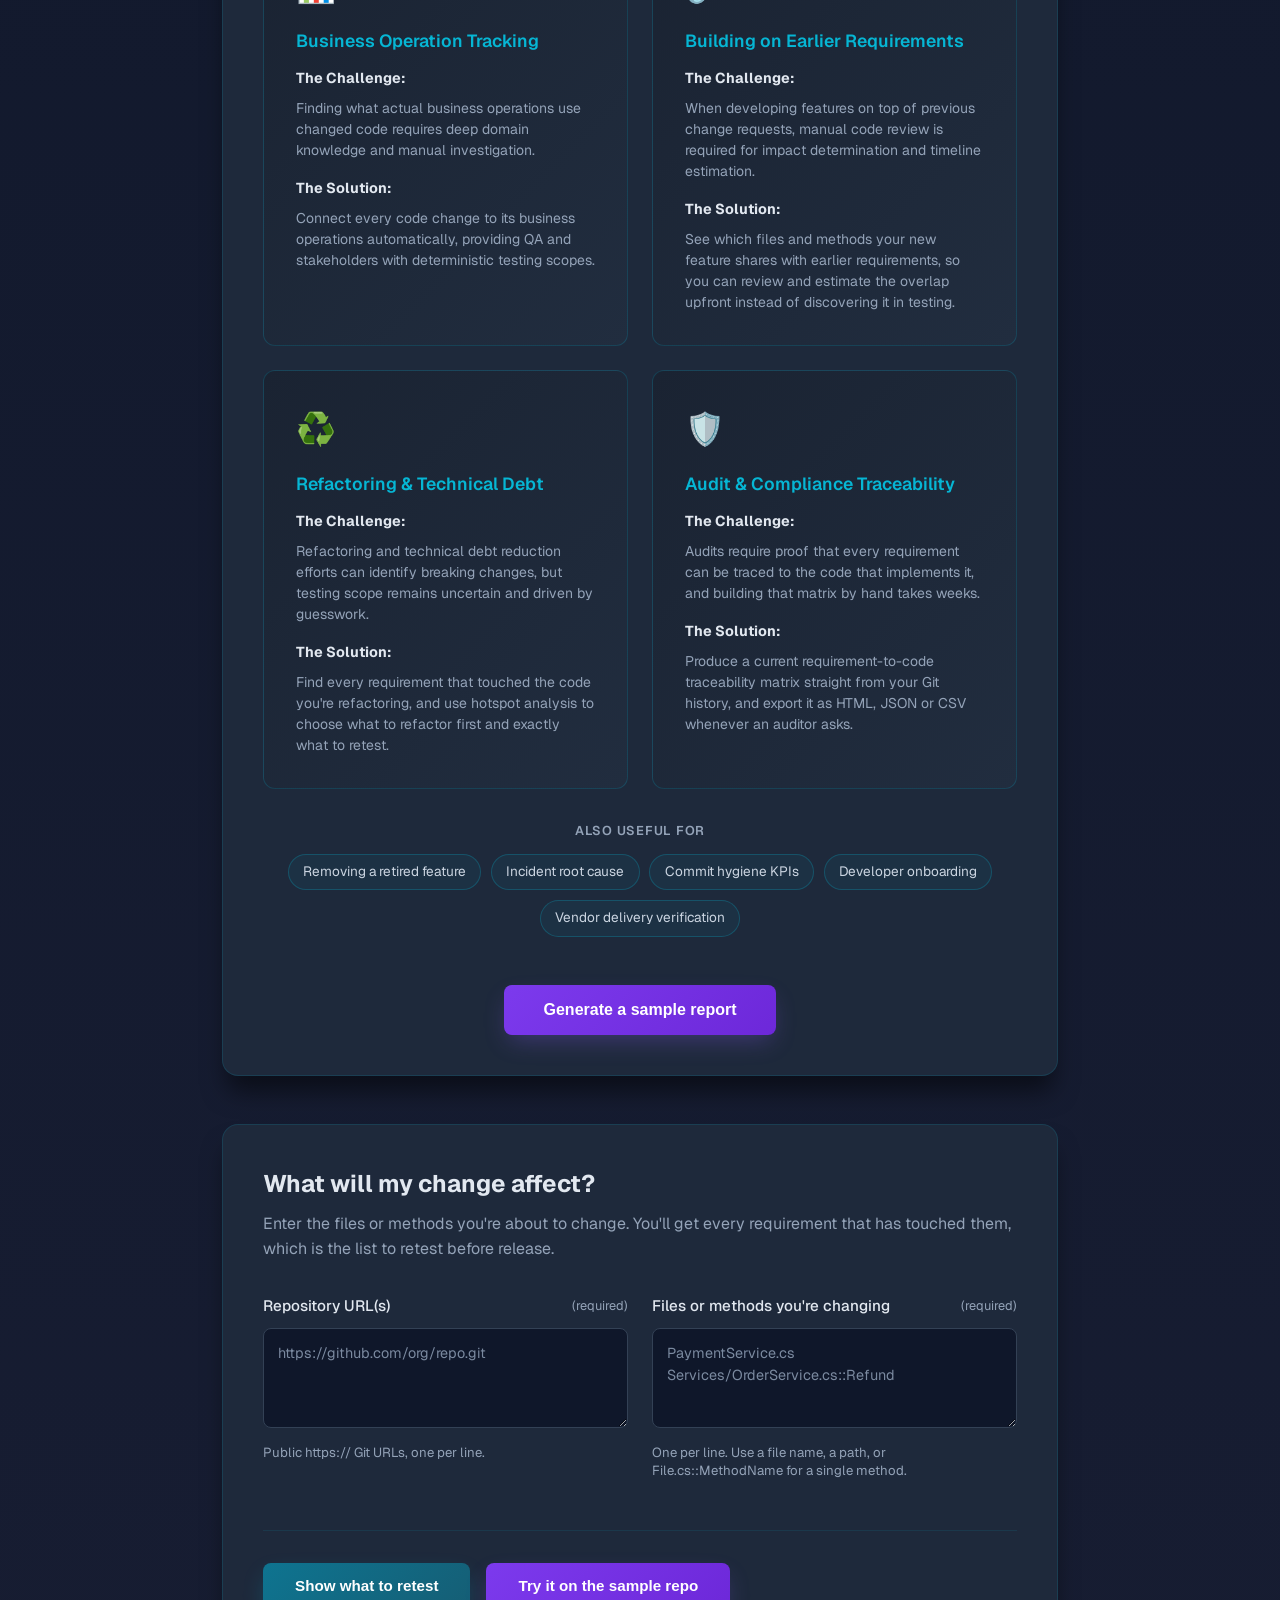
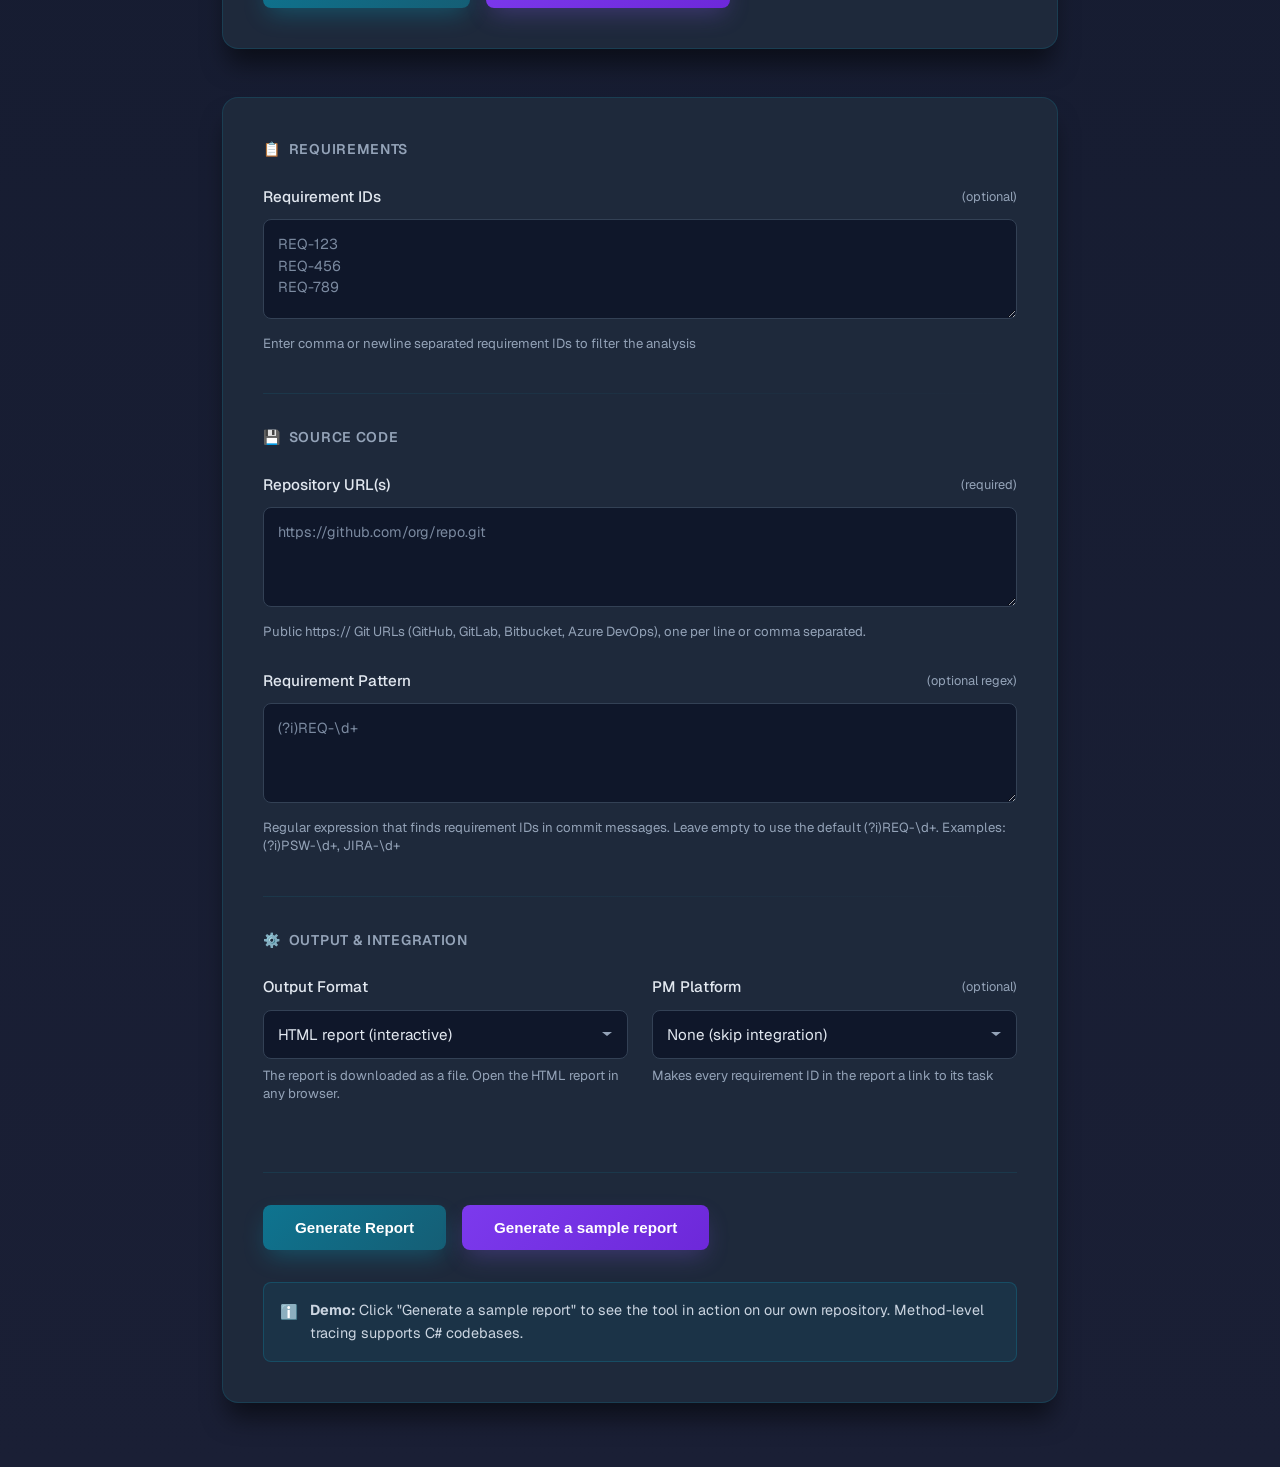
==== commit 3ee75b02: "REQ-143-Add 'What will my change affect?' checker, new use-case cards, hero preview and Trace Matrix" ====
--- a/wwwroot/index.html
+++ b/wwwroot/index.html
@@ -337,6 +337,181 @@
       color: #67e8f9;
     }
 
+    /* Hero: text left, report preview right; stacks on narrow screens */
+    .hero {
+      display: grid;
+      grid-template-columns: minmax(0, 1fr) minmax(0, 1.1fr);
+      gap: 2.5rem;
+      align-items: center;
+    }
+
+    .hero-preview {
+      display: block;
+      padding: 0;
+      background: none;
+      box-shadow: none;
+      border: 1px solid rgba(6, 182, 212, 0.35);
+      border-radius: 12px;
+      overflow: hidden;
+      position: relative;
+      width: 100%;
+    }
+
+    .hero-preview:hover {
+      background: none;
+      box-shadow: 0 20px 40px -10px rgba(6, 182, 212, 0.35);
+    }
+
+    .hero-preview img {
+      display: block;
+      width: 100%;
+      height: auto;
+    }
+
+    .hero-preview-caption {
+      position: absolute;
+      right: 0.75rem;
+      bottom: 0.75rem;
+      background: rgba(15, 23, 42, 0.88);
+      color: #e2e8f0;
+      font-size: 0.8rem;
+      font-weight: 600;
+      padding: 0.35rem 0.75rem;
+      border-radius: 999px;
+      border: 1px solid rgba(6, 182, 212, 0.4);
+    }
+
+    @media (max-width: 960px) {
+      .hero {
+        grid-template-columns: minmax(0, 1fr);
+      }
+    }
+
+    /* "Also useful for" pills */
+    .also-useful {
+      text-align: center;
+      margin-bottom: 1rem;
+    }
+
+    .also-useful-title {
+      font-size: 0.8rem;
+      font-weight: 600;
+      text-transform: uppercase;
+      letter-spacing: 0.06em;
+      color: #94a3b8;
+      margin-bottom: 0.75rem;
+    }
+
+    .also-useful-list {
+      list-style: none;
+      display: flex;
+      flex-wrap: wrap;
+      justify-content: center;
+      gap: 0.6rem;
+    }
+
+    .also-useful-list li {
+      font-size: 0.85rem;
+      color: #cbd5e1;
+      padding: 0.4rem 0.9rem;
+      border-radius: 999px;
+      border: 1px solid rgba(6, 182, 212, 0.25);
+      background: rgba(6, 182, 212, 0.06);
+    }
+
+    /* Change impact checker */
+    .impact-section {
+      margin-bottom: 3rem;
+    }
+
+    .impact-title {
+      font-size: 1.5rem;
+      font-weight: 700;
+      color: #e2e8f0;
+      margin-bottom: 0.5rem;
+    }
+
+    .impact-intro {
+      color: #94a3b8;
+      margin-bottom: 2rem;
+    }
+
+    .impact-results:empty {
+      display: none;
+    }
+
+    .impact-results {
+      margin-top: 2rem;
+      padding-top: 2rem;
+      border-top: 1px solid rgba(6, 182, 212, 0.1);
+    }
+
+    .impact-summary {
+      font-size: 1.1rem;
+      font-weight: 600;
+      color: #e2e8f0;
+      margin-bottom: 0.75rem;
+    }
+
+    .req-chips {
+      display: flex;
+      flex-wrap: wrap;
+      gap: 0.5rem;
+      margin-bottom: 1.5rem;
+    }
+
+    .req-chip {
+      font-family: 'Space Mono', ui-monospace, monospace;
+      font-size: 0.85rem;
+      font-weight: 700;
+      color: #67e8f9;
+      background: rgba(6, 182, 212, 0.12);
+      border: 1px solid rgba(6, 182, 212, 0.4);
+      padding: 0.3rem 0.7rem;
+      border-radius: 6px;
+      text-decoration: none;
+    }
+
+    a.req-chip:hover {
+      background: rgba(6, 182, 212, 0.25);
+    }
+
+    .impact-detail {
+      font-size: 0.875rem;
+      color: #94a3b8;
+    }
+
+    .impact-detail h3 {
+      font-size: 0.8rem;
+      font-weight: 600;
+      text-transform: uppercase;
+      letter-spacing: 0.05em;
+      color: #94a3b8;
+      margin-bottom: 0.5rem;
+    }
+
+    .impact-detail ul {
+      list-style: none;
+      display: grid;
+      gap: 0.5rem;
+    }
+
+    .impact-detail code {
+      color: #e2e8f0;
+      font-family: 'Space Mono', ui-monospace, monospace;
+      font-size: 0.8rem;
+    }
+
+    .impact-unmatched {
+      margin-top: 1rem;
+      color: #fbbf24;
+      font-size: 0.875rem;
+    }
+
+    .impact-error {
+      color: #f87171;
+    }
+
     /* How it works */
     .how-it-works {
       margin-bottom: 2rem;
@@ -678,7 +853,8 @@
 </head>
 <body>
   <header>
-    <div class="header-content">
+    <div class="header-content hero">
+      <div class="hero-text">
       <div class="logo">
         <div class="logo-icon" aria-hidden="true">🔍</div>
         <div class="logo-text">
@@ -693,6 +869,14 @@
         </button>
         <span class="hero-note">Free and open source. You can run it locally on your system.</span>
       </div>
+      </div>
+
+      <!-- Clicking the preview generates the same sample report -->
+      <button type="button" class="hero-preview js-sample-report" aria-label="Generate the sample report shown in this preview">
+        <img src="/images/report-preview.png" width="1200" height="750"
+             alt="Sample Trace Matrix report showing requirements, affected files and risk levels">
+        <span class="hero-preview-caption">Click to generate this report</span>
+      </button>
     </div>
   </header>
 
@@ -727,11 +911,11 @@
         <!-- Use Case 1 -->
         <div class="use-case-card">
           <span class="use-case-icon" aria-hidden="true">🎯</span>
-          <div class="use-case-title">Change Request Impact Analysis</div>
+          <div class="use-case-title">Change Impact &amp; Regression Scope</div>
           <div class="use-case-subtitle"><strong>The Challenge:</strong></div>
-          <div class="use-case-description">During release cycles, determining which business requirements are affected by a change request is manual, error-prone, and time-consuming.</div>
+          <div class="use-case-description">Before changing shared code, nobody knows which other features depend on it, so testing is guesswork.</div>
           <div class="use-case-subtitle" style="margin-top: 1rem;"><strong>The Solution:</strong></div>
-          <div class="use-case-description">Automatically identify all impacted requirements and trace breaking changes with confidence across your release pipeline.</div>
+          <div class="use-case-description">See every requirement that has touched the file or method you're changing, and get a concrete list of business requirements to retest before release.</div>
         </div>
 
         <!-- Use Case 2 -->
@@ -741,7 +925,7 @@
           <div class="use-case-subtitle"><strong>The Challenge:</strong></div>
           <div class="use-case-description">No direct references between change requests and implementation across microservices, resulting in vague testing scopes and deployment risks.</div>
           <div class="use-case-subtitle" style="margin-top: 1rem;"><strong>The Solution:</strong></div>
-          <div class="use-case-description">Get complete visibility into which services implement each change, enabling precise testing scope definition and confident deployments.</div>
+          <div class="use-case-description">Analyze all your service repositories together and see exactly which services each change request touched, so testing and deployment cover the right services.</div>
         </div>
 
         <!-- Use Case 3 -->
@@ -757,11 +941,11 @@
         <!-- Use Case 4 -->
         <div class="use-case-card">
           <span class="use-case-icon" aria-hidden="true">🔗</span>
-          <div class="use-case-title">Dependency-Based Development</div>
+          <div class="use-case-title">Building on Earlier Requirements</div>
           <div class="use-case-subtitle"><strong>The Challenge:</strong></div>
           <div class="use-case-description">When developing features on top of previous change requests, manual code review is required for impact determination and timeline estimation.</div>
           <div class="use-case-subtitle" style="margin-top: 1rem;"><strong>The Solution:</strong></div>
-          <div class="use-case-description">Automated impact analysis reveals dependencies and affected areas, accelerating development cycles and reducing surprises.</div>
+          <div class="use-case-description">See which files and methods your new feature shares with earlier requirements, so you can review and estimate the overlap upfront instead of discovering it in testing.</div>
         </div>
 
         <!-- Use Case 5 -->
@@ -771,8 +955,29 @@
           <div class="use-case-subtitle"><strong>The Challenge:</strong></div>
           <div class="use-case-description">Refactoring and technical debt reduction efforts can identify breaking changes, but testing scope remains uncertain and driven by guesswork.</div>
           <div class="use-case-subtitle" style="margin-top: 1rem;"><strong>The Solution:</strong></div>
-          <div class="use-case-description">Define comprehensive testing scopes based on actual business impact, not imaginary blast radius. Refactor with confidence.</div>
-        </div>
+          <div class="use-case-description">Find every requirement that touched the code you're refactoring, and use hotspot analysis to choose what to refactor first and exactly what to retest.</div>
+        </div>
+
+        <!-- Use Case 6 -->
+        <div class="use-case-card">
+          <span class="use-case-icon" aria-hidden="true">🛡️</span>
+          <div class="use-case-title">Audit &amp; Compliance Traceability</div>
+          <div class="use-case-subtitle"><strong>The Challenge:</strong></div>
+          <div class="use-case-description">Audits require proof that every requirement can be traced to the code that implements it, and building that matrix by hand takes weeks.</div>
+          <div class="use-case-subtitle" style="margin-top: 1rem;"><strong>The Solution:</strong></div>
+          <div class="use-case-description">Produce a current requirement-to-code traceability matrix straight from your Git history, and export it as HTML, JSON or CSV whenever an auditor asks.</div>
+        </div>
+      </div>
+
+      <div class="also-useful">
+        <h3 class="also-useful-title">Also useful for</h3>
+        <ul class="also-useful-list">
+          <li>Removing a retired feature</li>
+          <li>Incident root cause</li>
+          <li>Commit hygiene KPIs</li>
+          <li>Developer onboarding</li>
+          <li>Vendor delivery verification</li>
+        </ul>
       </div>
 
       <div class="cta-container">
@@ -781,6 +986,45 @@
         </button>
       </div>
     </div>
+
+    <!-- Change Impact Checker -->
+    <section class="card impact-section" id="impactSection" aria-labelledby="impactTitle">
+      <h2 id="impactTitle" class="impact-title">What will my change affect?</h2>
+      <p class="impact-intro">Enter the files or methods you're about to change. You'll get every requirement that has touched them, which is the list to retest before release.</p>
+
+      <form id="impactForm">
+        <div class="config-group">
+          <div class="form-group">
+            <label for="impactRepos">
+              <span class="label-text">Repository URL(s)</span>
+              <span class="label-hint">(required)</span>
+            </label>
+            <textarea id="impactRepos" required aria-describedby="impactReposHelp" placeholder="https://github.com/org/repo.git"></textarea>
+            <div class="helper-text" id="impactReposHelp">Public https:// Git URLs, one per line.</div>
+          </div>
+
+          <div class="form-group">
+            <label for="impactTargets">
+              <span class="label-text">Files or methods you're changing</span>
+              <span class="label-hint">(required)</span>
+            </label>
+            <textarea id="impactTargets" required aria-describedby="impactTargetsHelp" placeholder="PaymentService.cs&#10;Services/OrderService.cs::Refund"></textarea>
+            <div class="helper-text" id="impactTargetsHelp">One per line. Use a file name, a path, or File.cs::MethodName for a single method.</div>
+          </div>
+        </div>
+
+        <div class="actions">
+          <button id="impactSubmit" type="submit">
+            <span>Show what to retest</span>
+          </button>
+          <button id="impactSample" type="button" class="btn-sample">
+            <span>Try it on the sample repo</span>
+          </button>
+        </div>
+      </form>
+
+      <div id="impactResults" class="impact-results" aria-live="polite"></div>
+    </section>
 
     <!-- Demo Form Section -->
     <div class="card" id="demoSection">
